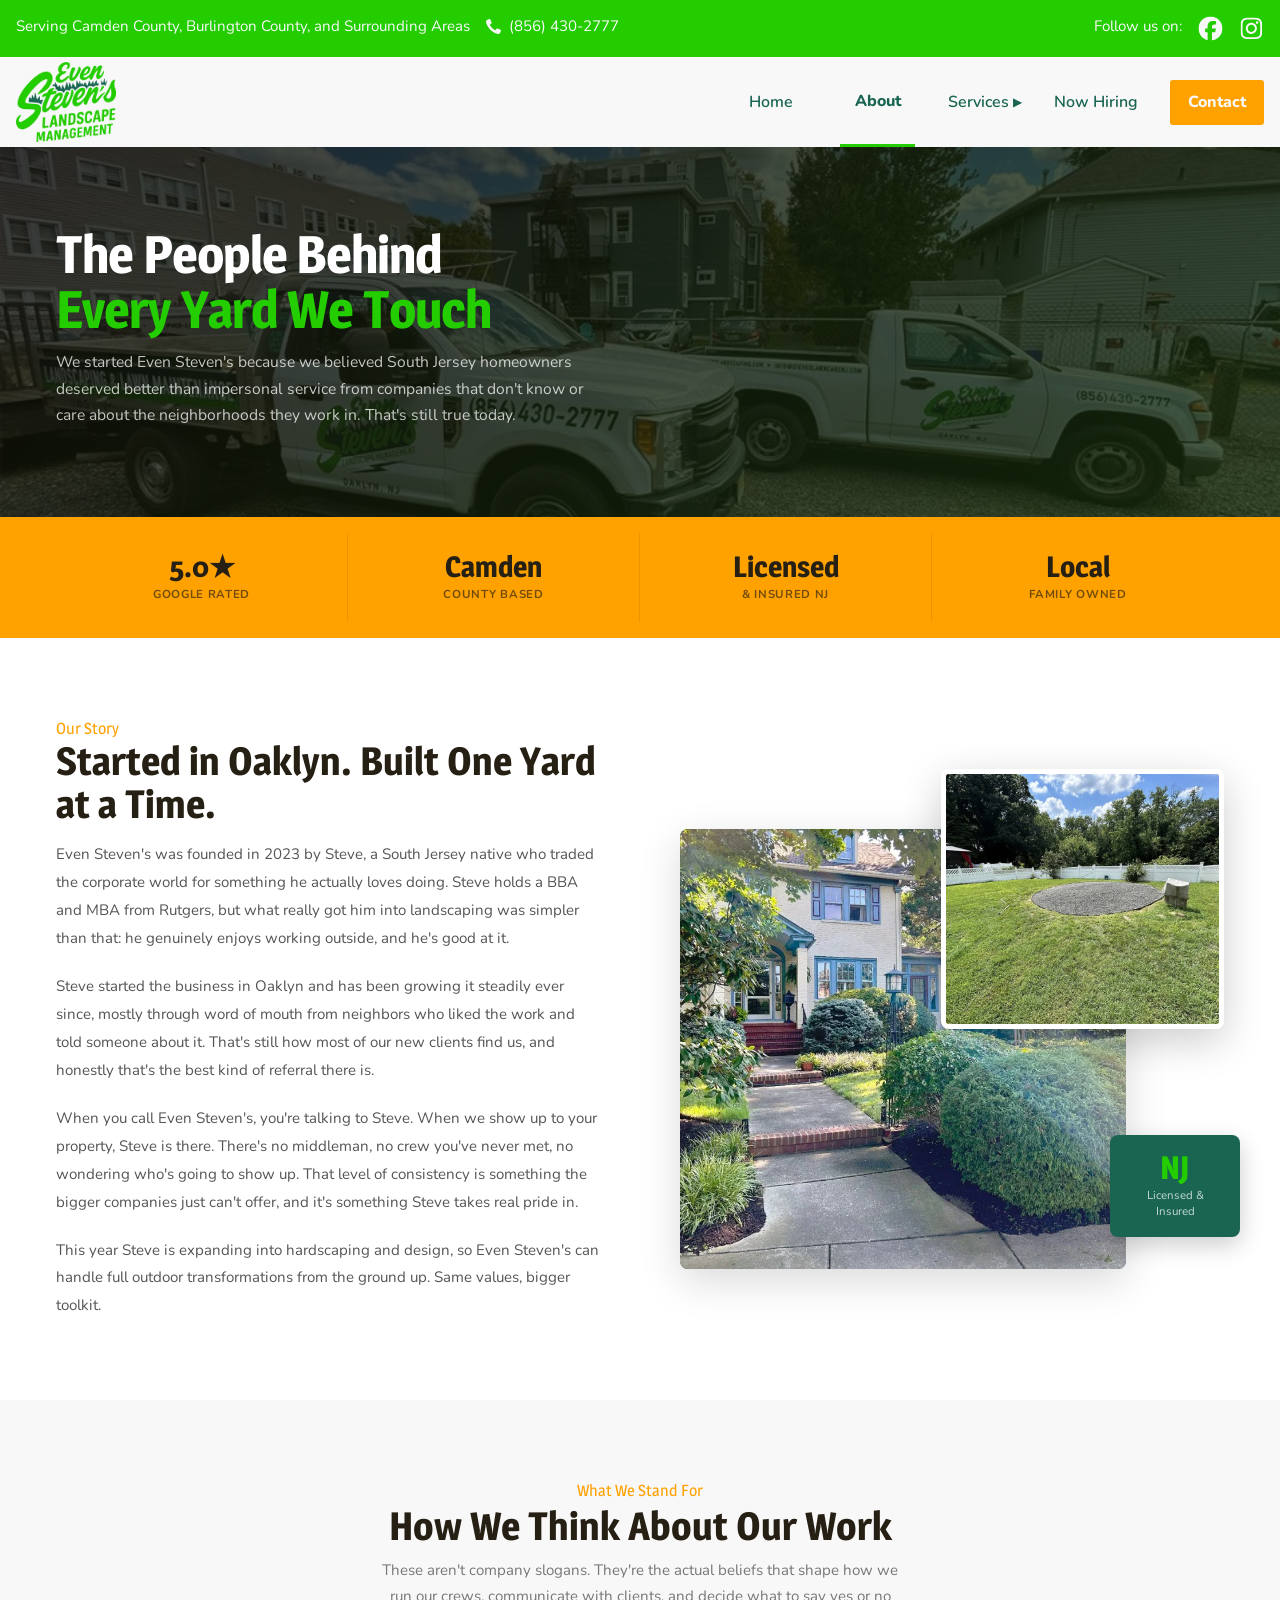
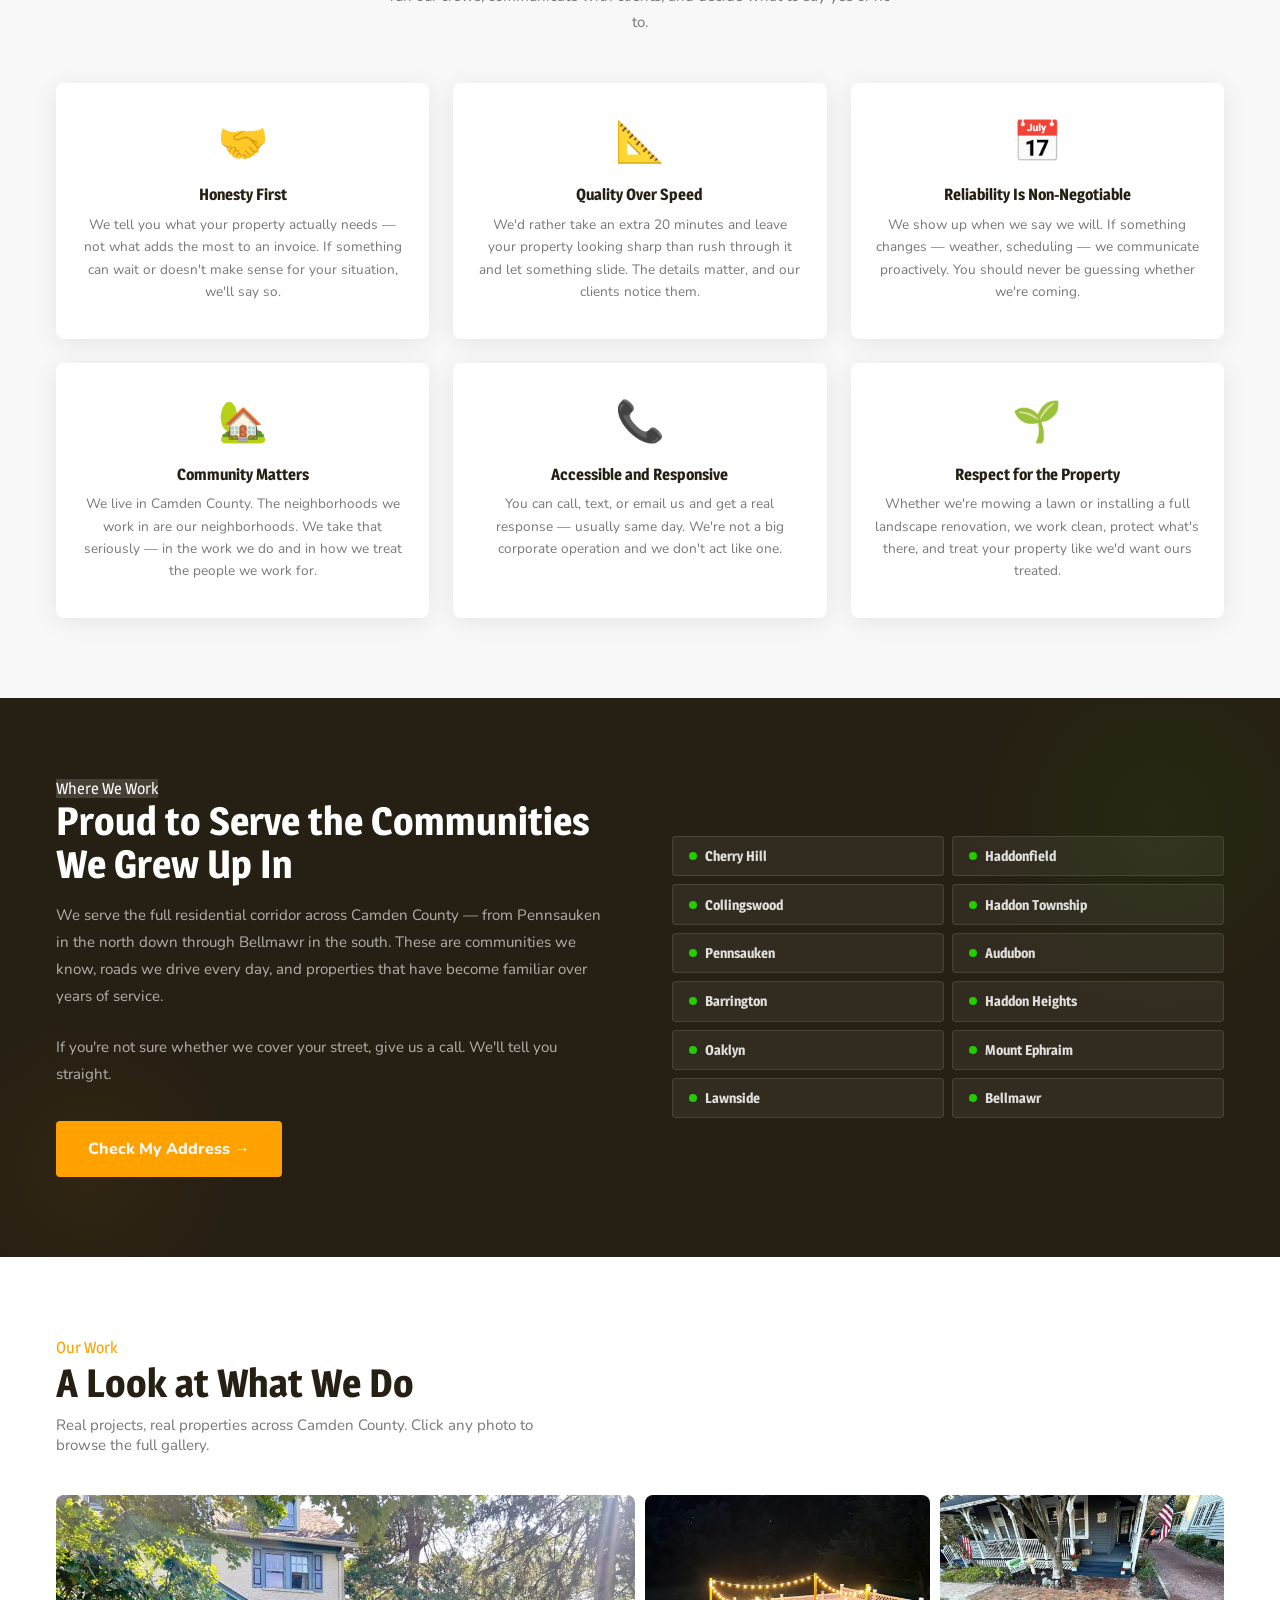
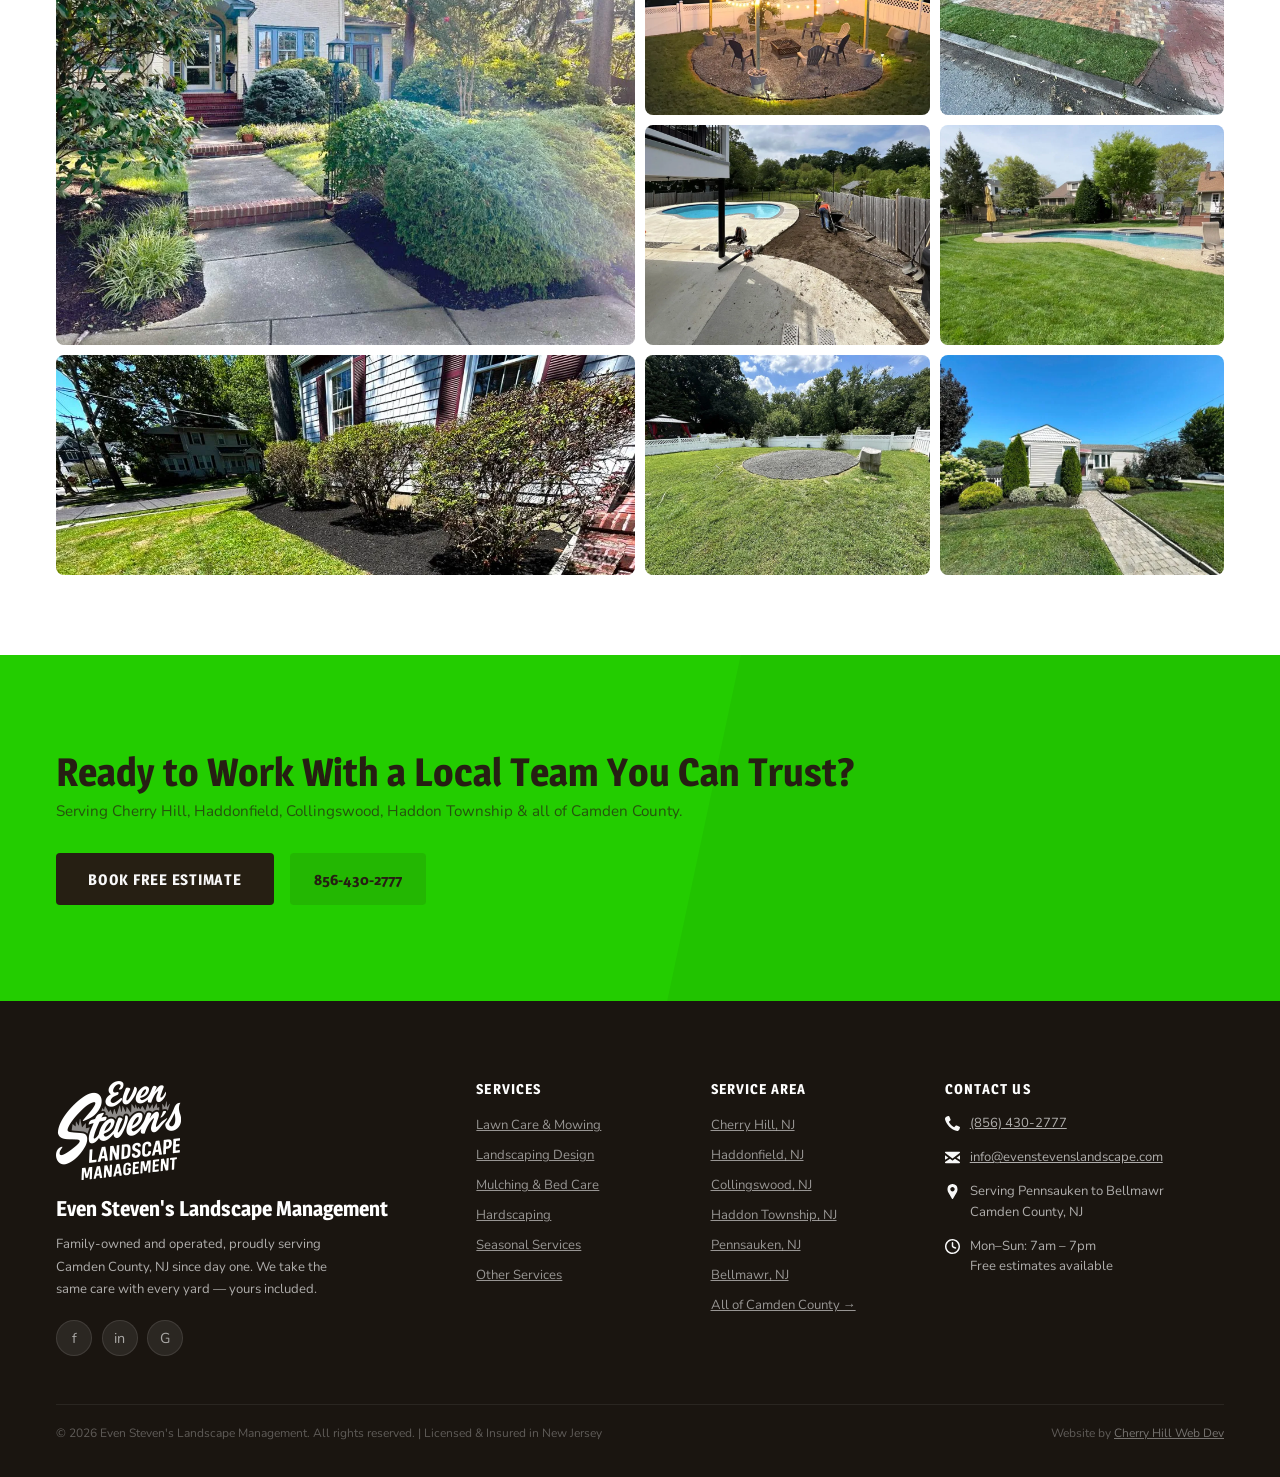
==== about.html @ 78a3c965 "first commit" ====
<!DOCTYPE html>
<html lang="en">
<head>
  <meta charset="UTF-8" />
  <meta name="viewport" content="width=device-width, initial-scale=1.0" />
  <title>About Us | Even Steven's Landscape Management | Cherry Hill, NJ</title>
  <meta name="description" content="Family-owned and operated in South Jersey. Learn about Even Steven's Landscape Management — our story, our team, and why Camden County homeowners trust us with their properties." />
  <link rel="preconnect" href="https://fonts.googleapis.com" />
  <link rel="preconnect" href="https://fonts.gstatic.com" crossorigin />
  <link rel="stylesheet" href="/css/main.css">
  <link href="https://fonts.googleapis.com/css2?family=Magra:wght@400;700&family=Nunito:wght@300;400;600;700;800&display=swap" rel="stylesheet" />
  <style>
    /* ── HERO ── */
    .page-hero { background: var(--text-dg); padding: 4rem 0 4.5rem; position: relative; overflow: hidden; }
    .page-hero-bg { position: absolute; inset: 0; z-index: 0; }
    .page-hero-bg img { width: 100%; height: 100%; object-fit: cover; object-position: 50% 40%; opacity: 0.22; }
    .page-hero .content-container { position: relative; z-index: 1; }
    .page-hero h1 { font-family: var(--theme-font); font-size: clamp(2.5rem, 2rem + 1.6vw, 4rem); font-weight: 800; color: #fff; line-height: 1.05; letter-spacing: -0.02em; margin-bottom: 0.75rem; }
    .page-hero h1 em { font-style: normal; color: var(--theme); }
    .page-hero .hero-sub { font-size: clamp(0.9rem, 0.85rem + 0.16vw, 1.05rem); color: rgba(255,255,255,0.75); max-width: 560px; line-height: 1.7; }
    .page-hero-eyebrow { display: inline-flex; align-items: center; gap: 8px; background: rgba(35,205,0,0.18); border: 1px solid rgba(35,205,0,0.35); color: var(--theme); font-family: var(--theme-font); font-size: 0.72rem; font-weight: 700; letter-spacing: 0.12em; text-transform: uppercase; padding: 5px 14px; border-radius: 50px; width: fit-content; margin-bottom: 1.25rem; }

    /* ── STATS BAR ── */
    .stats-bar { background: var(--cta); }
    .stats-bar .content-container { display: grid; grid-template-columns: repeat(4, 1fr); min-height: 90px; }
    .stat-item { display: flex; flex-direction: column; align-items: center; justify-content: center; padding: 1.25rem 1rem; border-right: 1px solid rgba(0,0,0,0.08); text-align: center; }
    .stat-item:last-child { border-right: none; }
    .stat-num { font-family: var(--theme-font); font-size: 1.8rem; font-weight: 700; color: var(--text-dg); line-height: 1; }
    .stat-label { font-size: 0.72rem; font-weight: 700; color: rgba(38,31,19,0.65); margin-top: 4px; text-transform: uppercase; letter-spacing: 0.06em; }

    /* ── OUR STORY ── */
    .story-section { padding: var(--section-py) 0; background: #fff; }
    .story-layout { display: grid; grid-template-columns: 1fr 1fr; gap: 5rem; align-items: center; }
    .story-text h2 { font-family: var(--theme-font); font-size: var(--med-head-size); font-weight: 700; color: var(--text-dg); line-height: 1.1; margin-bottom: 1rem; }
    .story-text p { font-size: var(--body-font-size); color: #555; line-height: 1.85; margin-bottom: 1.25rem; }
    .story-text p:last-of-type { margin-bottom: 0; }
    .story-text strong { color: var(--text-dg); font-weight: 700; }
    .story-img-stack { position: relative; height: 500px; }
    .story-img-main { position: absolute; bottom: 0; left: 0; width: 82%; height: 88%; border-radius: var(--radius-md); overflow: hidden; box-shadow: 0 12px 40px rgba(0,0,0,0.15); background: linear-gradient(135deg, #2d7a22, #1a5e38); }
    .story-img-main img { width: 100%; height: 100%; object-fit: cover; }
    .img-placeholder-bg { width: 100%; height: 100%; display: grid; place-items: center; font-size: 5rem;}
    .story-img-accent { position: absolute; top: 0; right: 0; width: 52%; height: 52%; border-radius: var(--radius-md); overflow: hidden; box-shadow: 0 12px 40px rgba(0,0,0,0.2); border: 5px solid #fff; background: linear-gradient(135deg, #c67b14, #e8a830); }
    .story-img-accent img { width: 100%; height: 100%; object-fit: cover; }
    .story-badge { position: absolute; bottom: 2rem; right: -1rem; background: var(--theme-dg); color: #fff; border-radius: var(--radius-md); padding: 1.1rem 1.25rem; box-shadow: 0 8px 24px rgba(0,0,0,0.2); text-align: center; min-width: 130px; }
    .story-badge .badge-top { font-family: var(--theme-font); font-size: 2rem; font-weight: 700; color: var(--theme); line-height: 1; }
    .story-badge .badge-bot { font-size: 0.72rem; color: rgba(255,255,255,0.75); margin-top: 3px; }

    /* ── VALUES ── */
    .values-section { padding: var(--section-py) 0; background: var(--off-white); }
    .values-section .section-head { text-align: center; margin-bottom: 3rem; }
    .values-section .section-head h2 { font-family: var(--theme-font); font-size: var(--med-head-size); font-weight: 700; color: var(--text-dg); margin-bottom: 0.5rem; }
    .values-section .section-head p { font-size: var(--body-font-size); color: #777; max-width: 520px; margin: 0 auto; line-height: 1.7; }
    .values-grid { display: grid; grid-template-columns: repeat(3, 1fr); gap: 1.5rem; }
    .value-card { background: #fff; border-radius: var(--radius-md); padding: 2rem 1.5rem; box-shadow: var(--shadow-card); text-align: center; transition: transform 0.2s; border-bottom: 3px solid transparent; }
    .value-card:hover { transform: translateY(-5px); border-bottom-color: var(--theme); }
    .value-icon { font-size: 2.5rem; margin-bottom: 1rem; }
    .value-card h3 { font-family: var(--theme-font); font-size: 1rem; font-weight: 700; color: var(--text-dg); margin-bottom: 0.6rem; }
    .value-card p { font-size: 0.85rem; color: #777; line-height: 1.65; }

    /* ── SERVICE AREA ── */
    .area-section { padding: var(--section-py) 0; background: var(--text-dg); position: relative; overflow: hidden; }
    .area-section::before { content: ''; position: absolute; top: -80px; right: -80px; width: 400px; height: 400px; border-radius: 50%; background: radial-gradient(circle, rgba(35,205,0,0.05), transparent 70%); }
    .area-layout { display: grid; grid-template-columns: 1fr 1fr; gap: 4rem; align-items: center; position: relative; z-index: 1; }
    .area-text h2 { font-family: var(--theme-font); font-size: var(--med-head-size); font-weight: 700; color: #fff; line-height: 1.1; margin-bottom: 1rem; }
    .area-text p { font-size: var(--body-font-size); color: rgba(255,255,255,0.65); line-height: 1.8; margin-bottom: 1.5rem; }
    .area-towns { display: grid; grid-template-columns: 1fr 1fr; gap: 0.5rem; }
    .area-town { display: flex; align-items: center; gap: 8px; background: rgba(255,255,255,0.06); border: 1px solid rgba(255,255,255,0.1); border-radius: var(--radius-sm); padding: 0.7rem 1rem; font-family: var(--theme-font); font-size: 0.85rem; font-weight: 700; color: rgba(255,255,255,0.85); transition: background 0.15s, border-color 0.15s; }
    .area-town:hover { background: rgba(35,205,0,0.1); border-color: rgba(35,205,0,0.3); }
    .area-town .at-dot { width: 8px; height: 8px; border-radius: 50%; background: var(--theme); flex-shrink: 0; }

    /* ── GALLERY ── */
    .gallery-section { padding: var(--section-py) 0; background: #fff; }
    .gallery-section .section-head { margin-bottom: 2.5rem; }
    .gallery-section .section-head h2 { font-family: var(--theme-font); font-size: var(--med-head-size); font-weight: 700; color: var(--text-dg); margin-bottom: 0.5rem; }
    .gallery-section .section-head p { font-size: var(--body-font-size); color: #777; max-width: 500px; }

    .gallery-grid {
      display: grid;
      grid-template-columns: repeat(4, 1fr);
      grid-auto-rows: 220px;
      gap: 10px;
    }
    .gallery-item {
      position: relative; border-radius: var(--radius-md); overflow: hidden; cursor: pointer;
      background: #d4edcc;
    }
    /* Spanning items for visual rhythm */
    .gallery-item:nth-child(1) { grid-column: span 2; grid-row: span 2; }
    .gallery-item:nth-child(6) { grid-column: span 2; }

    .gallery-item img { width: 100%; height: 100%; object-fit: cover; transition: transform 0.4s ease; }
    .gallery-item:hover img { transform: scale(1.06); }
    .gallery-overlay {
      position: absolute; inset: 0;
      background: rgba(25,101,82,0); transition: background 0.3s;
      display: flex; align-items: flex-end; padding: 1rem;
    }
    .gallery-item:hover .gallery-overlay { background: rgba(25,101,82,0.55); }
    .gallery-caption {
      font-family: var(--theme-font); font-size: 0.82rem; font-weight: 700;
      color: #fff; opacity: 0; transform: translateY(8px);
      transition: opacity 0.3s, transform 0.3s;
    }
    .gallery-item:hover .gallery-caption { opacity: 1; transform: translateY(0); }
    .gallery-zoom {
      position: absolute; top: 0.75rem; right: 0.75rem;
      width: 32px; height: 32px; border-radius: 50%;
      background: rgba(255,255,255,0.9); display: grid; place-items: center;
      font-size: 0.85rem; opacity: 0; transition: opacity 0.3s;
    }
    .gallery-item:hover .gallery-zoom { opacity: 1; }

    .gallery-ph { width: 100%; height: 100%; display: grid; place-items: center; font-size: 2.5rem;}

    /* ── LIGHTBOX MODAL ── */
    .lightbox {
      display: none; position: fixed; inset: 0; z-index: 900;
      background: rgba(0,0,0,0.92); backdrop-filter: blur(6px);
      align-items: center; justify-content: center;
    }
    .lightbox.open { display: flex; }
    .lightbox-inner {
      position: relative; width: 100%; max-width: 960px; padding: 1rem;
      display: flex; align-items: center; gap: 1rem;
    }
    .lightbox-img-wrap {
      flex: 1; border-radius: var(--radius-md); overflow: hidden;
      max-height: 85vh; display: flex; align-items: center; justify-content: center;
      background: #111;
    }
    .lightbox-img-wrap img {
      max-width: 100%; max-height: 85vh; width: 100%;
      object-fit: contain; display: block;
      transition: opacity 0.25s ease;
    }
    .lightbox-img-wrap img.fading { opacity: 0; }
    .lb-btn {
      width: 48px; height: 48px; border-radius: 50%; border: 2px solid rgba(255,255,255,0.2);
      background: rgba(255,255,255,0.08); color: #fff; font-size: 1.4rem;
      display: grid; place-items: center; cursor: pointer; flex-shrink: 0;
      transition: background 0.2s, border-color 0.2s; user-select: none;
    }
    .lb-btn:hover { background: rgba(255,255,255,0.18); border-color: rgba(255,255,255,0.5); }
    .lb-close {
      position: absolute; top: 0; right: 0;
      width: 44px; height: 44px; border-radius: 50%; border: 2px solid rgba(255,255,255,0.2);
      background: rgba(255,255,255,0.1); color: #fff; font-size: 1.1rem;
      display: grid; place-items: center; cursor: pointer;
      transition: background 0.2s;
    }
    .lb-close:hover { background: rgba(255,255,255,0.25); }
    .lb-footer {
      position: absolute; bottom: 0; left: 50%; transform: translateX(-50%);
      display: flex; align-items: center; gap: 1rem; padding-bottom: 0.5rem;
    }
    .lb-caption { font-family: var(--theme-font); font-size: clamp(0.5rem, 0.4489rem + 0.5634vw, 1.125rem); font-weight: 700; color: rgba(255,255,255,0.8); }
    .lb-counter { font-size: 0.75rem; color: rgba(255,255,255,0.4); }
    .lb-dots { display: flex; gap: 6px; }
    .lb-dot { width: 7px; height: 7px; border-radius: 50%; background: rgba(255,255,255,0.25); cursor: pointer; transition: background 0.2s; }
    .lb-dot.active { background: var(--theme); }

    /* ── CTA BANNER ── */
    .cta-banner { background: var(--theme); padding: 5rem 0; position: relative; overflow: hidden; }
    .cta-banner::before { content: ''; position: absolute; top: -50%; right: -5%; width: 50vw; height: 200%; background: rgba(0,0,0,0.05); transform: skewX(-12deg); }
    .cta-banner .content-container { position: relative; z-index: 1; display: flex; align-items: center; justify-content: space-between; gap: 2rem; flex-wrap: wrap; }
    .cta-banner h2 { font-family: var(--theme-font); font-size: var(--med-head-size); font-weight: 700; color: var(--text-dg); line-height: 1.1; margin-bottom: 0.5rem; }
    .cta-banner p { font-size: 0.95rem; color: rgba(38,31,19,0.7); }
    .cta-actions { display: flex; gap: 1rem; flex-wrap: wrap; }
    .cta-btn-dark { display: inline-flex; align-items: center; height: 52px; padding: 0 2rem; background: var(--text-dg); color: var(--off-white); font-family: var(--theme-font); font-size: 0.95rem; font-weight: 700; text-transform: uppercase; letter-spacing: 0.05em; border-radius: var(--radius-sm); border: none; cursor: pointer; transition: background 0.2s; }
    .cta-btn-dark:hover { background: #3a3228; }
    .cta-phone-link { display: inline-flex; align-items: center; gap: 8px; height: 52px; padding: 0 1.5rem; background: rgba(38,31,19,0.12); color: var(--text-dg); font-family: var(--theme-font); font-size: 0.95rem; font-weight: 700; border-radius: var(--radius-sm); transition: background 0.2s; }
    .cta-phone-link:hover { background: rgba(38,31,19,0.2); }

    /* ── FOOTER ── */
    footer { background: #1a1510; padding: 4rem 0 0; color: rgba(255,255,255,0.65); }
    .footer-grid { display: grid; grid-template-columns: 2fr 1fr 1fr 1.5fr; gap: 3rem; padding-bottom: 3rem; }
    .footer-brand .footer-logo-name { font-family: var(--theme-font); font-size: 1.3rem; font-weight: 700; color: #fff; margin-bottom: 0.75rem; }
    .footer-brand p { font-size: 0.82rem; line-height: 1.7; max-width: 280px; margin-bottom: 1.25rem; }
    .footer-social { display: flex; gap: 0.6rem; }
    .soc-btn { width: 36px; height: 36px; border-radius: 50%; background: rgba(255,255,255,0.08); display: grid; place-items: center; font-size: 0.9rem; color: rgba(255,255,255,0.6); transition: background 0.2s, color 0.2s; border: 1px solid rgba(255,255,255,0.1); }
    .soc-btn:hover { background: var(--theme); color: #000; }
    .footer-col h4 { font-family: var(--theme-font); font-size: 0.85rem; font-weight: 700; color: #fff; letter-spacing: 0.08em; text-transform: uppercase; margin-bottom: 1rem; }
    .footer-col ul { list-style: none; display: flex; flex-direction: column; gap: 0.5rem; }
    .footer-col ul li a { font-size: 0.82rem; color: rgba(255,255,255,0.55); transition: color 0.15s; }
    .footer-col ul li a:hover { color: var(--theme); }
    .footer-contact-item { display: flex; align-items: flex-start; gap: 10px; margin-bottom: 0.85rem; }
    .footer-contact-item .fc-icon { font-size: 0.9rem; color: var(--theme); margin-top: 2px; flex-shrink: 0; }
    .footer-contact-item .fc-text { font-size: 0.82rem; line-height: 1.55; }
    .footer-contact-item .fc-text a { color: rgba(255,255,255,0.65); transition: color 0.15s; }
    .footer-contact-item .fc-text a:hover { color: var(--theme); }
    .footer-bottom { border-top: 1px solid rgba(255,255,255,0.07); padding: 1.25rem 0; display: flex; align-items: center; justify-content: space-between; flex-wrap: wrap; gap: 1rem; }
    .footer-bottom p { font-size: 0.75rem; color: rgba(255,255,255,0.3); }
    .footer-bottom a { color: rgba(255,255,255,0.4); transition: color 0.15s; }
    .footer-bottom a:hover { color: var(--theme); }

    @media (max-width: 1024px) { .gallery-grid { grid-template-columns: repeat(3, 1fr); } .gallery-item:nth-child(1) { grid-column: span 2; } }
    @media (max-width: 960px) { .story-layout { grid-template-columns: 1fr; } .story-img-stack { height: 320px; } .area-layout { grid-template-columns: 1fr; } .values-grid { grid-template-columns: 1fr 1fr; } }
    @media (max-width: 768px) {
      .header-right { display: none; } .header-phone { display: none; } .hamburger { display: flex; }
      .stats-bar .content-container { grid-template-columns: 1fr 1fr; }
      .stat-item { border-right: none; border-bottom: 1px solid rgba(0,0,0,0.08); }
      .gallery-grid { grid-template-columns: 1fr 1fr; grid-auto-rows: 180px; }
      .gallery-item:nth-child(1) { grid-column: span 2; }
      .lightbox-inner { gap: 0.5rem; padding: 0.5rem; }
      .lb-btn { width: 40px; height: 40px; font-size: 1.1rem; }
      .cta-banner .content-container { flex-direction: column; align-items: flex-start; }
      .footer-grid { grid-template-columns: 1fr 1fr; }
      .header-top { flex-direction: column; gap: 0.2rem; }
    }
    @media (max-width: 480px) {
      .values-grid { grid-template-columns: 1fr; }
      .footer-grid { grid-template-columns: 1fr; }
      .area-towns { grid-template-columns: 1fr; }
    }
  </style>
</head>
<body>

  <!-- HEADER -->
        <header>
            <div class="header-top flex between">
                <div class="flex gap-1rm">
                    <p class="white-font">Serving Camden County, Burlington County, and Surrounding Areas</p>    
                    <a href="tel:856-430-2777" style="text-decoration: none;"><p class="white-font header-top-phn-holder"><span class='img-wrapper header-top-phn'><img class="header-top-phn" src="/img/icons/phone.svg"></span>(856) 430-2777 </p></a>
                </div>
                
                <div class="socials-holder flex center-justify gap-1rm">
                    <p class="white-font">Follow us on:</p>
                    <div class="img-wrapper header-soc-icon">
                        <a><img src="/img/icons/facebook.svg"></a>
                    </div>
                    <div class="img-wrapper header-soc-icon">
                        <a><img src="/img/icons/instagram.svg"></a>
                    </div>
                </div>
            </div>
            <div class="header">
                <div class="header-left">
                    <div class="img-wrapper logo">
                        <a href="/index.html"><img src="/img/even-stevens-logo-color.webp" alt="Even Steven's Landscape Management Logo" height="" width=""></a>
                    </div>
                </div>
                <div class="header-right flex gap-1rm">
                    <nav class="flex between">
                        <a href="/index.html" class="link large" title="Main page">Home</a>
                        <a href="/about.html" class="link large selected">About</a>
                        <div class="dropdown">
                            <a class="link large">Services</a>
                            <ul class="dropdown-menu">
                                <li><a href="/services/south-jersey-lawncare-mowing.html">Lawn Care & Mowing</a></li>
                                <li><a href="/services/south-jersey-landscaping.html">Landscaping & Design</a></li>
                                <li><a href="/services/south-jersey-mulching.html">Mulching & Bed Care</a></li>
                                <li><a href="/services/south-jersey-hardscaping.html">Hardscaping</a></li>
                                <li><a href="/services/south-jersey-seasonal.html">Seasonal Services</a></li>
                                <li><a href="/services/south-jersey-other-landscaping-services.html">Other Services</a></li>
                            </ul>
                        </div>
                        <a href="/hiring.html" class="link large">Now Hiring</a>
                        <a href="/contact.html" class="header-contact auto-margin large"><span class="h-con-text">Contact</span></a>
                        <button class="hamburger" aria-label="Menu" aria-expanded="false" aria-controls="main-navigation">
                            <span class="hamburger-line"></span>
                            <span class="hamburger-line"></span>
                            <span class="hamburger-line"></span>
                        </button>
                        <div class="mobile-nav">
                            <nav>
                                <ul>
                                    <li>
                                        <a href="/index.html">Home</a>
                                    </li>
                                    <li>
                                        <a href="/about.html">About</a>
                                    </li>
                                    <li class="mobile-dropdown-link">
                                        <a class="mobile-link dropdown-click">Services ▼</a>
                                        <span class="mobile-dropdown">
                                            <ul>
                                                <li>
                                                    <a href="/services/south-jersey-lawncare-mowing.html" class="dropdown-link">Lawn Care & Mowing</a>
                                                </li>
                                                <li>
                                                    <a href="/services/south-jersey-landscaping.html"  class="dropdown-link">Landscaping & Design</a>
                                                </li>
                                                <li>
                                                    <a href="/services/south-jersey-mulching.html"  class="dropdown-link">Mulching & Bed Care</a>
                                                </li>
                                                <li>
                                                    <a href="/services/south-jersey-hardscaping.html"  class="dropdown-link">Hardscaping</a>
                                                </li>
                                                <li>
                                                    <a href="/services/south-jersey-seasonal.html"  class="dropdown-link">Seasonal Services</a>
                                                </li>
                                                <li>
                                                    <a href="/services/south-jersey-other-landscaping-services.html"  class="dropdown-link">Other Services</a>
                                                </li>
                                            </ul>
                                        </span>
                                    </li>
                                    <li>
                                        <a href="/hiring.html">Now Hiring</a>
                                    </li>
                                    <li>
                                        <a href="/contact.html">Contact</a>
                                    </li>
                                </ul>
                            </nav>
                        </div>
                    </nav>
                </div>
            </div>
        </header>

  <!-- HERO -->
  <section class="page-hero">
    <div class="page-hero-bg">
      <img src="/img/index/why-1.webp" alt="Even Steven's team working on a property in South Jersey" />
    </div>
    <div class="content-container">
      <h1>The People Behind<br/><em>Every Yard We Touch</em></h1>
      <p class="hero-sub">We started Even Steven's because we believed South Jersey homeowners deserved better than impersonal service from companies that don't know or care about the neighborhoods they work in. That's still true today.</p>
    </div>
  </section>

  <!-- STATS BAR -->
  <div class="stats-bar">
    <div class="content-container">
      <div class="stat-item"><span class="stat-num">5.0★</span><span class="stat-label">Google Rated</span></div>
      <div class="stat-item"><span class="stat-num">Camden</span><span class="stat-label">County Based</span></div>
      <div class="stat-item"><span class="stat-num">Licensed</span><span class="stat-label">&amp; Insured NJ</span></div>
      <div class="stat-item"><span class="stat-num">Local</span><span class="stat-label">Family Owned</span></div>
    </div>
  </div>

  <!-- OUR STORY -->
  <section class="story-section">
    <div class="content-container">
      <div class="story-layout">
            <div class="story-text">
                <span class="section-label">Our Story</span>
                <h2>Started in Oaklyn. Built One Yard at a Time.</h2>
                <div class="leaf-divider"></div>
                <p>Even Steven's was founded in 2023 by Steve, a South Jersey native who traded the corporate world for something he actually loves doing. Steve holds a BBA and MBA from Rutgers, but what really got him into landscaping was simpler than that: he genuinely enjoys working outside, and he's good at it.</p>
                <p>Steve started the business in Oaklyn and has been growing it steadily ever since, mostly through word of mouth from neighbors who liked the work and told someone about it. That's still how most of our new clients find us, and honestly that's the best kind of referral there is.</p>
                <p>When you call Even Steven's, you're talking to Steve. When we show up to your property, Steve is there. There's no middleman, no crew you've never met, no wondering who's going to show up. That level of consistency is something the bigger companies just can't offer, and it's something Steve takes real pride in.</p>
                <p>This year Steve is expanding into hardscaping and design, so Even Steven's can handle full outdoor transformations from the ground up. Same values, bigger toolkit.</p>
            </div>
            <div class="story-img-stack">
                <div class="story-img-main">
                <div class="img-placeholder-bg img-wrapper">
                    <img src="/img/gallery/haddon-township-landscaping-1.webp">
                </div>
                </div>
                <div class="story-img-accent">
                <div class="img-placeholder-bg img-wrapper">
                    <img src="/img/gallery/haddon-township-landscaping-2.webp">
                </div>
                </div>
                <div class="story-badge">
                <div class="badge-top">NJ</div>
                <div class="badge-bot">Licensed &amp;<br/>Insured</div>
                </div>
            </div>
        </div>
    </div>
  </section>

  <!-- VALUES -->
  <section class="values-section">
    <div class="content-container">
      <div class="section-head">
        <span class="section-label">What We Stand For</span>
        <h2>How We Think About Our Work</h2>
        <div class="leaf-divider centered"></div>
        <p>These aren't company slogans. They're the actual beliefs that shape how we run our crews, communicate with clients, and decide what to say yes or no to.</p>
      </div>
      <div class="values-grid">
        <div class="value-card">
          <div class="value-icon">🤝</div>
          <h3>Honesty First</h3>
          <p>We tell you what your property actually needs — not what adds the most to an invoice. If something can wait or doesn't make sense for your situation, we'll say so.</p>
        </div>
        <div class="value-card">
          <div class="value-icon">📐</div>
          <h3>Quality Over Speed</h3>
          <p>We'd rather take an extra 20 minutes and leave your property looking sharp than rush through it and let something slide. The details matter, and our clients notice them.</p>
        </div>
        <div class="value-card">
          <div class="value-icon">📅</div>
          <h3>Reliability Is Non-Negotiable</h3>
          <p>We show up when we say we will. If something changes — weather, scheduling — we communicate proactively. You should never be guessing whether we're coming.</p>
        </div>
        <div class="value-card">
          <div class="value-icon">🏡</div>
          <h3>Community Matters</h3>
          <p>We live in Camden County. The neighborhoods we work in are our neighborhoods. We take that seriously — in the work we do and in how we treat the people we work for.</p>
        </div>
        <div class="value-card">
          <div class="value-icon">📞</div>
          <h3>Accessible and Responsive</h3>
          <p>You can call, text, or email us and get a real response — usually same day. We're not a big corporate operation and we don't act like one.</p>
        </div>
        <div class="value-card">
          <div class="value-icon">🌱</div>
          <h3>Respect for the Property</h3>
          <p>Whether we're mowing a lawn or installing a full landscape renovation, we work clean, protect what's there, and treat your property like we'd want ours treated.</p>
        </div>
      </div>
    </div>
  </section>

  <!-- SERVICE AREA -->
  <section class="area-section">
    <div class="content-container">
      <div class="area-layout">
        <div class="area-text">
          <span class="section-label light">Where We Work</span>
          <h2>Proud to Serve the Communities We Grew Up In</h2>
          <div class="leaf-divider"></div>
          <p>We serve the full residential corridor across Camden County — from Pennsauken in the north down through Bellmawr in the south. These are communities we know, roads we drive every day, and properties that have become familiar over years of service.</p>
          <p>If you're not sure whether we cover your street, give us a call. We'll tell you straight.</p>
          <a href="contact.html" class="cta-btn cta-btn-lg" style="margin-top: 0.5rem;">Check My Address →</a>
        </div>
        <div class="area-towns">
          <div class="area-town"><span class="at-dot"></span> Cherry Hill</div>
          <div class="area-town"><span class="at-dot"></span> Haddonfield</div>
          <div class="area-town"><span class="at-dot"></span> Collingswood</div>
          <div class="area-town"><span class="at-dot"></span> Haddon Township</div>
          <div class="area-town"><span class="at-dot"></span> Pennsauken</div>
          <div class="area-town"><span class="at-dot"></span> Audubon</div>
          <div class="area-town"><span class="at-dot"></span> Barrington</div>
          <div class="area-town"><span class="at-dot"></span> Haddon Heights</div>
          <div class="area-town"><span class="at-dot"></span> Oaklyn</div>
          <div class="area-town"><span class="at-dot"></span> Mount Ephraim</div>
          <div class="area-town"><span class="at-dot"></span> Lawnside</div>
          <div class="area-town"><span class="at-dot"></span> Bellmawr</div>
        </div>
      </div>
    </div>
  </section>

  <!-- GALLERY -->
  <section class="gallery-section" id="gallery">
    <div class="content-container">
      <div class="section-head">
        <span class="section-label">Our Work</span>
        <h2>A Look at What We Do</h2>
        <div class="leaf-divider"></div>
        <p>Real projects, real properties across Camden County. Click any photo to browse the full gallery.</p>
      </div>

      <div class="gallery-grid" id="galleryGrid">

        <div class="gallery-item" data-index="0" data-caption="Lawn Care — Cherry Hill, NJ" role="button" tabindex="0" aria-label="Open gallery image 1">
          <div class="gallery-ph">
            <img src="/img/gallery/haddon-township-landscaping-1.webp">
          </div>
          <div class="gallery-overlay">
            <span class="gallery-caption">Landscaping — Haddon Township, NJ</span>
            <span class="gallery-zoom">🔍</span>
          </div>
        </div>

        <div class="gallery-item" data-index="1" data-caption="Hardscaping — Cherry Hill, NJ" role="button" tabindex="0" aria-label="Open gallery image 2">
          <div class="gallery-ph">
            <img src="/img/gallery/cherry-hill-landscaping-1.webp">
          </div>
          <div class="gallery-overlay">
            <span class="gallery-caption">Hardscaping — Cherry Hill, NJ</span>
            <span class="gallery-zoom">🔍</span>
          </div>
        </div>

        <div class="gallery-item" data-index="2" data-caption="Pathway Installation — Haddonfield, NJ" role="button" tabindex="0" aria-label="Open gallery image 3">
          <div class="gallery-ph">
            <img src="/img/gallery/haddonfield-landscaping-1.webp">
          </div>
          <div class="gallery-overlay">
            <span class="gallery-caption">Pathway Installation — Haddonfield, NJ</span>
            <span class="gallery-zoom">🔍</span>
          </div>
        </div>

        <div class="gallery-item" data-index="3" data-caption="Lawn edging and aeration — Cherry Hill, NJ" role="button" tabindex="0" aria-label="Open gallery image 4">
          <div class="gallery-ph">
            <img src="/img/gallery/cherry-hill-landscaping-2.webp">
          </div>
          <div class="gallery-overlay">
            <span class="gallery-caption">Lawn edging and aeration — Cherry Hill, NJ</span>
            <span class="gallery-zoom">🔍</span>
          </div>
        </div>

        <div class="gallery-item" data-index="4" data-caption="Grass Mowing — Cherry Hill, NJ" role="button" tabindex="0" aria-label="Open gallery image 5">
          <div class="gallery-ph">
            <img src="/img/gallery/cherry-hill-landscaping-3.webp">
          </div>
          <div class="gallery-overlay">
            <span class="gallery-caption">Grass Mowing — Cherry Hill, NJ</span>
            <span class="gallery-zoom">🔍</span>
          </div>
        </div>

        <div class="gallery-item" data-index="5" data-caption="Grass Mowing &amp; Mulching — Collingswood, NJ" role="button" tabindex="0" aria-label="Open gallery image 6">
          <div class="gallery-ph">
            <img src="/img/gallery/collingswood-landscaping-1.webp">
          </div>
          <div class="gallery-overlay">
            <span class="gallery-caption">Grass Mowing &amp; Mulching — Collingswood, NJ</span>
            <span class="gallery-zoom">🔍</span>
          </div>
        </div>

        <div class="gallery-item" data-index="6" data-caption="Landscaping — Haddon Township, NJ" role="button" tabindex="0" aria-label="Open gallery image 7">
          <div class="gallery-ph">
            <img src="/img/gallery/haddon-township-landscaping-2.webp">
          </div>
          <div class="gallery-overlay">
            <span class="gallery-caption">Landscaping — Haddon Township, NJ</span>
            <span class="gallery-zoom">🔍</span>
          </div>
        </div>

        <div class="gallery-item" data-index="7" data-caption="Seasonal Lawn Care — Cherry Hill, NJ" role="button" tabindex="0" aria-label="Open gallery image 8">
          <div class="gallery-ph">
            <img src="/img/gallery/cherry-hill-landscaping-4.webp">
          </div>
          <div class="gallery-overlay">
            <span class="gallery-caption">Seasonal Lawn Care — Cherry Hill, NJ</span>
            <span class="gallery-zoom">🔍</span>
          </div>
        </div>

      </div>
    </div>
  </section>

  <!-- LIGHTBOX MODAL -->
  <div class="lightbox" id="lightbox" role="dialog" aria-modal="true" aria-label="Photo gallery">
    <div class="lightbox-inner">
      <button class="lb-btn" id="lbPrev" aria-label="Previous image">&#8592;</button>

      <div class="lightbox-img-wrap">
        <img id="lbImg" src="" alt="" />
      </div>

      <button class="lb-btn" id="lbNext" aria-label="Next image">&#8594;</button>

      <button class="lb-close" id="lbClose" aria-label="Close gallery">✕</button>

      <div class="lb-footer">
        <span class="lb-caption" id="lbCaption"></span>
      </div>
    </div>
    <div class="lb-dots" id="lbDots" style="position:absolute;bottom:1.25rem;left:50%;transform:translateX(-50%);display:flex;gap:8px;"></div>
  </div>

  <!-- CTA BANNER -->
  <section class="cta-banner">
    <div class="content-container">
      <div>
        <h2>Ready to Work With a Local Team You Can Trust?</h2>
        <p>Serving Cherry Hill, Haddonfield, Collingswood, Haddon Township &amp; all of Camden County.</p>
      </div>
      <div class="cta-actions">
        <a href="contact.html" class="cta-btn-dark">Book Free Estimate</a>
        <a href="tel:8564302777" class="cta-phone-link">856-430-2777</a>
      </div>
    </div>
  </section>

  <!-- FOOTER -->
    <footer>
        <div class="content-container">
        <div class="footer-grid">
            <div class="footer-brand">
                <div class="footer-logo img-wrapper" style="max-width: 125px; margin-bottom: 1rem;">
                    <img src="/img/even-stevens-logo-white.webp">
                </div>
                <div class="footer-logo-name">Even Steven's Landscape Management</div>
                <p>Family-owned and operated, proudly serving Camden County, NJ since day one. We take the same care with every yard — yours included.</p>
                <div class="footer-social">
                    <a href="#" class="soc-btn"  style="text-decoration: none;" aria-label="Facebook">f</a>
                    <a href="#" class="soc-btn" style="text-decoration: none;" aria-label="Instagram">in</a>
                    <a href="#" class="soc-btn" style="text-decoration: none;" aria-label="Google">G</a>
                </div>
            </div>

            <!-- Services -->
            <div class="footer-col">
            <h4>Services</h4>
            <ul>
                <li><a href="#">Lawn Care &amp; Mowing</a></li>
                <li><a href="#">Landscaping Design</a></li>
                <li><a href="#">Mulching &amp; Bed Care</a></li>
                <li><a href="#">Hardscaping</a></li>
                <li><a href="#">Seasonal Services</a></li>
                <li><a href="#">Other Services</a></li>
            </ul>
            </div>

            <!-- Areas -->
            <div class="footer-col">
            <h4>Service Area</h4>
            <ul>
                <li><a href="#">Cherry Hill, NJ</a></li>
                <li><a href="#">Haddonfield, NJ</a></li>
                <li><a href="#">Collingswood, NJ</a></li>
                <li><a href="#">Haddon Township, NJ</a></li>
                <li><a href="#">Pennsauken, NJ</a></li>
                <li><a href="#">Bellmawr, NJ</a></li>
                <li><a href="#">All of Camden County →</a></li>
            </ul>
            </div>

            <!-- Contact -->
            <div class="footer-col">
            <h4>Contact Us</h4>
            <div class="footer-contact-item">
                <span class="img-wrapper" style="margin-top: 3px;"><img src="/img/icons/phone.svg" style="max-width: 15px;"></span>
                <div class="fc-text"><a href="tel:8564302777">(856) 430-2777 </a></div>
            </div>
            <div class="footer-contact-item">
                <span class="img-wrapper" style="margin-top: 3px;"><img src="/img/icons/email.svg" style="max-width: 15px;"></span>
                <div class="fc-text"><a href="mailto:info@evenstevenslandscape.com">info@evenstevenslandscape.com</a></div>
            </div>
            <div class="footer-contact-item">
                <span class="img-wrapper" style="margin-top: 3px;"><img src="/img/icons/map.svg" style="max-width: 15px;"></span>
                <div class="fc-text">Serving Pennsauken to Bellmawr<br/>Camden County, NJ</div>
            </div>
            <div class="footer-contact-item">
                <span class="img-wrapper" style="margin-top: 3px;"><img src="/img/icons/clock.svg" style="max-width: 15px;"></span>
                <div class="fc-text">Mon–Sun: 7am – 7pm<br/>Free estimates available</div>
            </div>
            </div>

        </div>

        <!-- Bottom bar -->
        <div class="footer-bottom">
            <p>© 2026 Even Steven's Landscape Management. All rights reserved. | Licensed &amp; Insured in New Jersey</p>
            <p>Website by <a href="https://cherryhillwebdev.com">Cherry Hill Web Dev</a></p>
        </div>
        </div>
    </footer>
    <script src="/js/script.js"></script>
  <script>
    /* ── Gallery Lightbox ── */
    const galleryItems = document.querySelectorAll('.gallery-item');
    const lightbox     = document.getElementById('lightbox');
    const lbImg        = document.getElementById('lbImg');
    const lbCaption    = document.getElementById('lbCaption');
    const lbDots       = document.getElementById('lbDots');
    const lbPrev       = document.getElementById('lbPrev');
    const lbNext       = document.getElementById('lbNext');
    const lbClose      = document.getElementById('lbClose');

    // Build a data source from the gallery items.
    // Replace the src values here with real photo URLs when ready.
    const photos = [
      { src: '/img/gallery/haddon-township-landscaping-1.webp', caption: 'Landscaping — Haddon Township, NJ' },
      { src: '/img/gallery/cherry-hill-landscaping-1.webp',     caption: 'Hardscaping — Cherry Hill, NJ' },
      { src: '/img/gallery/haddonfield-landscaping-1.webp',     caption: 'Pathway Installation — Haddonfield, NJ' },
      { src: '/img/gallery/cherry-hill-landscaping-2.webp',     caption: 'Lawn edging and aeration — Cherry Hill, NJ' },
      { src: '/img/gallery/cherry-hill-landscaping-3.webp',     caption: 'Grass Mowing — Cherry Hill, NJ' },
      { src: '/img/gallery/collingswood-landscaping-1.webp',    caption: 'Grass Mowing &amp; Mulching — Collingswood, NJ' },
      { src: '/img/gallery/haddon-township-landscaping-2.webp', caption: 'Landscaping — Haddon Township, NJ' },
      { src: '/img/gallery/cherry-hill-landscaping-4.webp',     caption: 'Seasonal Lawn Care — Cherry Hill, NJ' },
    ];

    let current = 0;
    let touchStartX = 0;

    // Build dot indicators
    photos.forEach((_, i) => {
      const dot = document.createElement('button');
      dot.className = 'lb-dot';
      dot.setAttribute('aria-label', `Go to photo ${i + 1}`);
      dot.addEventListener('click', () => goTo(i));
      lbDots.appendChild(dot);
    });

    function updateDots() {
      lbDots.querySelectorAll('.lb-dot').forEach((d, i) => d.classList.toggle('active', i === current));
    }

    function goTo(index, animate = true) {
      current = (index + photos.length) % photos.length;
      if (animate) {
        lbImg.classList.add('fading');
        setTimeout(() => {
          lbImg.src    = photos[current].src;
          lbImg.alt    = photos[current].caption;
          lbCaption.innerHTML = photos[current].caption;
          lbImg.classList.remove('fading');
        }, 220);
      } else {
        lbImg.src    = photos[current].src;
        lbImg.alt    = photos[current].caption;
        lbCaption.innerHTML = photos[current].caption;
      }
      updateDots();
    }

    function openLightbox(index) {
      current = index;
      goTo(current, false);
      lightbox.classList.add('open');
      document.body.style.overflow = 'hidden';
    }

    function closeLightbox() {
      lightbox.classList.remove('open');
      document.body.style.overflow = '';
    }

    galleryItems.forEach(item => {
      item.addEventListener('click', () => openLightbox(parseInt(item.dataset.index)));
      item.addEventListener('keydown', e => { if (e.key === 'Enter' || e.key === ' ') openLightbox(parseInt(item.dataset.index)); });
    });

    lbPrev.addEventListener('click',  () => goTo(current - 1));
    lbNext.addEventListener('click',  () => goTo(current + 1));
    lbClose.addEventListener('click', closeLightbox);

    // Close on backdrop click
    lightbox.addEventListener('click', e => { if (e.target === lightbox) closeLightbox(); });

    // Keyboard navigation
    document.addEventListener('keydown', e => {
      if (!lightbox.classList.contains('open')) return;
      if (e.key === 'ArrowLeft')  goTo(current - 1);
      if (e.key === 'ArrowRight') goTo(current + 1);
      if (e.key === 'Escape')     closeLightbox();
    });

    // Touch / swipe support
    lightbox.addEventListener('touchstart', e => { touchStartX = e.changedTouches[0].clientX; }, { passive: true });
    lightbox.addEventListener('touchend',   e => {
      const dx = e.changedTouches[0].clientX - touchStartX;
      if (Math.abs(dx) > 50) dx < 0 ? goTo(current + 1) : goTo(current - 1);
    });
  </script>
</body>
</html>
---- css/main.css ----
:root {
    --theme: #23CD00;
    --theme-dg: #196552;
    --off-white: #F8F8F8;
    --cta: #FFA200;
    --text-dg: #261F13;
    --text-mg: #e0e0e0;
    --theme-font: "Magra";
    --body-font: "Nunito";
    --hero-head-size: clamp(3rem, 2.4718rem + 1.6901vw, 4.5rem);
    --heading-font-size: clamp(2.25rem, 1.6338rem + 1.9718vw, 4rem);
    --med-head-size: clamp(1.75rem, 1.3099rem + 1.4085vw, 3rem);
    --small-head-size: clamp(1.125rem, 0.993rem + 0.4225vw, 1.5rem);
    --body-font-size: clamp(0.875rem, 0.831rem + 0.1408vw, 1rem);
    --section-py:       clamp(2rem, 8vw, 4rem);
    --radius-sm:        4px;
    --radius-md:        8px;
    --shadow-card:      0 4px 24px rgba(0,0,0,0.08);
}

* {
    box-sizing: border-box;    
    margin: 0;
    padding: 0;
    font-family: var(--body-font);
}

html, body {
    margin: 0;
    padding: 0;
    overflow-x: hidden;
}

body {
    background-color: var(--off-white);
}

body p {
    font-size: var(--body-font-size);
}

.content-container {
    width: 100%;
    padding: 1rem;
    max-width: 1200px;
    margin: 0 auto;
}

img {
    display: block;
}

.img-wrapper {
    display: block;
    overflow: hidden;
}

.img-wrapper img {
    height: 100%;
    width: 100%;
    object-fit: cover;
    user-select: none;
}
.img-wrapper.contain img {
    object-fit: contain;
}

.flex {
    display: flex;
}

.flex.column {
    flex-direction: column;
}

.flex.center-justify{
    justify-content: center;
}

.flex-center-align {
    align-items: center;
}

.flex.between {
    justify-content: space-between;
}

.gap-1rm {
    gap: 1rem;
}

.grid {
    display: grid;
}

.heading {
    font-family: var(--theme-font);
    font-size: var(--heading-font-size);
    color: var(--theme-blue);
    letter-spacing: -0.03em;
    line-height: 0.95;
    font-weight: 700;
}

.hero-heading {
    font-size: var(--hero-head-size);
    color: var(--theme);
    font-weight: 800;
}

.heading-medium {
    font-size: var(--med-head-size) !important;
    font-family: var(--theme-font);
    font-weight: 700;
}

.heading-small {
    font-size: var(--small-head-size);
    font-family: var(--theme-font);
    font-weight: 600;
}

.centered {
    text-align: center;
}

.auto-margin {
    margin: auto;
}

.mt-sm  { margin-top: 0.5rem; }
.mt-md  { margin-top: 1rem; }
.mt-lg  { margin-top: 2rem; }
.mt-xl  { margin-top: 4rem; }
.mb-sm  { margin-bottom: 0.5rem; }
.mb-md  { margin-bottom: 1rem; }
.mb-lg  { margin-bottom: 1rem; }

.med-scale {
    font-size: clamp(1rem, 0.912rem + 0.2817vw, 1.25rem) !important;
}

.plain-btn {
    text-decoration: none;
}

.semi-bold {
    font-weight: 600;
}

.bold {
    font-weight: 700;
}

.extra-bold {
    font-weight: 800;
}

.white-font {
    color: var(--off-white) !important;
}
.dg-font {
    color: var(--text-dg) !important;
}
.mg-font {
    color: var(--text-mg) !important;
}
.green-font {
    color: var(--theme-dg) !important;
}

 .cta-btn {
      display: inline-flex; align-items: center; justify-content: center; gap: 8px;
      color: var(--off-white); background-color: var(--cta);
      padding: 0 1.5rem; border-radius: var(--radius-sm);
      position: relative; overflow: hidden; transition: all 0.3s ease;
      cursor: pointer; font-weight: 800; font-family: var(--body-font);
      text-decoration: none; height: 48px; font-size: 0.95rem; border: none;
    }
    .cta-btn::before {
      content: ''; position: absolute; top: 0; left: -100%; width: 100%; height: 100%;
      background: linear-gradient(90deg, transparent, rgba(255,255,255,0.3), transparent);
      transition: left 0.5s ease;
    }
    .cta-btn:hover::before { left: 100%; }
    .cta-btn:hover { box-shadow: 0 4px 20px rgba(255, 162, 0, 0.45); }
    .cta-btn-lg { height: 56px; padding: 0 2rem; font-size: 1rem; }
 
    .cta-btn-green {
      display: inline-flex; align-items: center; justify-content: center; gap: 8px;
      color: var(--text-dg); background-color: var(--theme);
      padding: 0 1.75rem; border-radius: var(--radius-sm);
      position: relative; overflow: hidden; transition: background 0.2s;
      cursor: pointer; font-weight: 800; font-family: var(--theme-font);
      text-decoration: none; height: 52px; font-size: 0.95rem;
      text-transform: uppercase; letter-spacing: 0.04em; border: none;
    }
    .cta-btn-green:hover { background: #1db800; }
 
    .outline-btn-dark {
      display: inline-flex; align-items: center; gap: 8px;
      height: 52px; padding: 0 1.75rem;
      background: transparent; color: var(--text-dg);
      font-family: var(--theme-font); font-size: 0.9rem; font-weight: 700;
      text-transform: uppercase; letter-spacing: 0.04em;
      border: 2px solid var(--text-dg); border-radius: var(--radius-sm);
      transition: background 0.2s, color 0.2s;
    }
    .outline-btn-dark:hover { background: var(--text-dg); color: var(--off-white); }

/*-----------------------------*/
/*           HEADER           */
/*-----------------------------*/
header {
    width: 100%;
}

.header-top {
    background-color: #23CD00;
    padding: 1rem;
}

.header-top-phn-holder {
    display: grid;
    grid-template-columns: 15px 1fr;
    gap: 0.5rem;
    place-items: center;
}

.header-top-phn {
    min-width: 15px;
    aspect-ratio: 1 / 1;
    display: grid;
    
}

.header-soc-icon {
    max-width: 25px;
}

.header {
    padding: 0 1rem;
    display: flex;
    justify-content: space-between;
    height: 90px;
}

.header-left {
    height: 100%;
    display: flex;
    justify-content: flex-start;
    align-items: center;
}

.logo {
    max-width: 100px;
}

.header-right {
    height: 100%;
    gap: 2rem;
}

.header-right > nav {
    gap: 2rem;
    align-items: center;
    justify-content: center;
    font-weight: 600;
    color: var(--text-dg);
}

.link {
    text-decoration: none;
    color: var(--theme-dg);
    cursor: pointer;
    transition: font-weight 0.3s;
    display: flex;
    align-items: center;
    height: 100%;
    min-width: 75px;
    justify-content: center;
}

.header-contact {
    color: var(--off-white);
    background-color: var(--cta);
    padding: 0.5rem 1rem;
    border: solid 2px var(--cta);
    border-radius: 3px;
    position: relative;
    overflow: hidden;
    transition: all 0.3s ease;
    cursor: pointer;
    font-weight: 800;
    text-decoration: none;
    height: 45px;
    display: grid;
    place-items: center;
    transition: transform 0.3s ease color 0.3s;
    z-index: 2;
}

.header-contact.green {
    background-color: var(--theme);
    border: solid 2px var(--theme);

    &:hover {
        color: var(--theme)
    }
}

.header-contact:hover {
    color: var(--cta);
}


.h-con-text {
    position: relative;
    z-index: 2;
    transition: transform 0.3s ease;
}

.header-contact::before {
    content: '';
    position: absolute;
    bottom: -100%;
    left: 0;
    width: 100%;
    height: 100%;
    background: var(--off-white);
    z-index: 0;
    transition: bottom 0.315s ease;
}

.header-contact:hover::before {
    bottom: 0;
}

.header-contact:hover .h-con-text {
    transform: rotateX(360deg);
}

/* Wrapper around SERVICES */
.dropdown {
    position: relative;
    display: grid;
    place-items: center;
    height: 90px;
}

/* Submenu hidden by default */
.dropdown-menu {
    position: absolute;
    top: 100%;
    left: 0;
    min-width: 160px;
    background: #ebebeb;
    box-shadow: 5px 5px 10px #4646465b;
    flex-direction: column;
    padding: 0;
    margin: 0;
    list-style: none;
    z-index: 1000;
    color: var(--theme);
    transform: scaleY(0);
    display: flex;
    transition: transform 0.2s ease;
    transform-origin: top;
    z-index: 5;
}

/* Show submenu on hover */
.dropdown:hover .dropdown-menu {
    transform: scaleY(1);
}

.dropdown-menu li a {
    display: block;
    padding: 0.75rem 1rem;
    color: var(--text-dg);
    text-decoration: none;
    white-space: nowrap;
}

.dropdown-menu li a:hover {
    background: #f3f3f3;
}

.dropdown-menu::after {
    position: absolute;
    content: '';
    top: 0;
    left: 0;
    width: 100%;
    height: 3px;
    background-color: var(--theme);
    z-index: 2;
    transform: scaleX(0);
    transition: transform 0.2s ease 0.15s;
    transform-origin: left;
}

/* Optional arrow indicator */
.dropdown > a::after {
    position: relative;
    top: -2px;
    content: " ▶";
    font-size: 0.7rem;
    margin-left: 4px;
    margin-top: 4px;
    display: inline-block;  
    vertical-align: middle;
    transition: transform 0.2s ease;
}

.dropdown:hover > a::after {
    transform: rotate(90deg);
    color: var(--theme-blue);
}

.dropdown:hover .dropdown-menu::after {
    transform: scaleX(1);
}

.selected {
    font-weight: 800;
    border-bottom: solid 3px var(--theme)
}

.hamburger {
    display: none;
    position: relative;
    border-radius: 5px;
    padding: 0.25rem;
    height: 50px;
    width: 50px;
    cursor: pointer;
    align-self: center;
    border: none;
    background: none;
}

.hamburger-line {
    position: absolute;
    left: 50%;
    width: 60%;
    height: 2px;
    background-color: var(--theme-dg);
    transform-origin: center center;
    pointer-events: none;
}

.hamburger-line:nth-child(1) { top: 30%; transform: translateX(-50%); }
.hamburger-line:nth-child(2) { top: 50%; transform: translateX(-50%) translateY(-50%); }
.hamburger-line:nth-child(3) { top: 68%; transform: translateX(-50%); }

.hamburger.active .hamburger-line:nth-child(1) { animation: .5s ease 0.15s forwards burgerTwistA }
.hamburger.active .hamburger-line:nth-child(2) { transition: opacity 0.1s 0.20s ease; opacity: 0% }
.hamburger.active .hamburger-line:nth-child(3) { animation: .5s ease 0.15s forwards burgerTwistB }

.hamburger.inactive .hamburger-line:nth-child(1) { animation: .5s ease backwards burgerUntwistA }
.hamburger.inactive .hamburger-line:nth-child(2) { transition: opacity 0.1s 0.20s ease; opacity: 100% }
.hamburger.inactive .hamburger-line:nth-child(3) { animation: .5s ease backwards burgerUntwistB }

/* Mobile Menu Styles */
.mobile-nav {
    width: 100%;
    z-index: 5;
    background-color: var(--off-white);
    box-shadow: 5px 10px 10px #2929293f;
    border-radius: 0 0 15px 15px;
    opacity: 0;
    visibility: hidden;
    transform: translate(-50%, 100px) scaleY(0);
    transition: opacity 0.15s ease, transform 0.3s ease, width 0.3s ease, visibility 0.3s ease, top 0.3s ease;
    position: fixed;
    top: 0px;
    left: 50%;
    padding: 2rem 0;
    display: flex;
    flex-direction: column;
    align-items: center;
    transform-origin: top;
}

.header.active .mobile-nav {
    opacity: 1;
    visibility: visible;
    transform: translate(-50%, 100px) scaleY(100%);;
}

.mobile-nav ul {
    display: flex;
    flex-direction: column;
    align-items: center;
    list-style: none;
    gap: 1.5rem;
    width: 100vw;
    font-size: 1rem;
    font-weight: 700;
    font-family: var(--body-font);
}

.mobile-nav a {
    text-decoration: none;
    color: var(--theme-dg);
}

.mobile-dropdown-link {
    display: flex;
    flex-direction: column;
    align-items: center;
    position: relative;
}

.mobile-dropdown-link > a {
    cursor: pointer;
}

.mobile-dropdown {
    position: relative;
    top: 100%;
    left: 50%;
    width: 100%;
    transform: translateX(-50%);
    background-color:var(--theme-dg);
    padding: 0rem;
    margin-top: 0rem;
    border-radius: 20px;
    height: 0;
    visibility: hidden;
    opacity: 0;
    transition: opacity 0.3s ease, height 0.3s ease, padding 0.3s ease, margin 0.3s ease;
}

.mobile-dropdown ul {
    gap: 0.75rem;
    visibility: hidden;
}

.mobile-dropdown ul li {
    text-align: center;
}

.dropdown-link {
    color: var(--off-white) !important;
}

.mobile-dropdown.active {
    visibility: visible;
    opacity: 1;
    height: auto;
    padding: 2rem;
    margin-top: 0.5rem;
}

.mobile-dropdown.active ul {
    height: auto;
    visibility: visible;
}


/*------------HERO------------*/

.hero {
    min-height: 600px;
    position: relative;
    display: flex;
    align-items: center;
    justify-content: center;
}

.hero-bg {
    position:absolute;
    top: 0;
    left: 0;
    height: 100%;
    width: 100%;
    z-index: 1;
}

.hero-bg::after {
    position: absolute;
    content: '';
    top: 0;
    left: 0;
    height: 100%;
    width: 100%;
    z-index: 2;
    background: linear-gradient(145deg, #000000c9, #075007a1) ;
}

.hero-bg picture > img {
    object-position: 50% 50%;
}

.hero-container {
    position: relative;
    z-index: 2;
    grid-template-columns: 1fr 500px;
    gap: 2rem;
    padding: 1rem;
}

.contact-form-container {
    margin: auto;
    max-width: 700px;
    background-color: var(--off-white);
    padding: 2rem;
    border-radius: 10px;
    backdrop-filter: blur(5px);
}

.form-row {
    display: grid;
    grid-template-columns: 1fr 1fr;
    gap: 0.75rem 0.25rem;
}

.form-row input {
    height: 2rem;
    outline: none;
    border: 1px solid #dbdbdb;
    border-radius: 5px;
    padding-left: 0.25rem;
}

.email-body textarea {
    width: 100%;
    margin-top: 0.75rem;
    padding-left: 0.25rem;
    padding-top: 0.25rem;
    border-radius: 5px;
    border: 1px solid #dbdbdb;
    outline: none;
}

.form-row input:focus {
    border: 2px solid var(--cta);
}

.email-body textarea:focus {
    border: 2px solid var(--cta);
}

.hero-contact-left {
    position: relative;
}

.google-chip {
    background: #ffffff5d;
    max-width: 175px;
    border-radius: 50px;
    grid-template-columns: 3fr 8fr;
    padding: 0.25rem;
    align-self: end;
    margin-top: 3rem;
}

.g-chip-img {
    height: 100%;
}

.g-chip-text {
    padding-left: 0.5rem;
}

.services-section {
    padding-top: 2rem;
}

.section-label {
    color: var(--cta);
    margin-bottom: -0.5rem;
    font-family: var(--theme-font);
}
    .section-label.light { background: rgba(255,255,255,0.15); color: var(--off-white); }

.section-header {
    display: flex; flex-direction: column;
    margin-bottom: 3rem;
}
.section-header.centered { align-items: center; text-align: center; }

.services-grid {
    display: grid;
    grid-template-columns: repeat(3, 1fr);
    gap: 1.5rem;
}

.service-card {
    background: #fff;
    border-radius: 7px;
    overflow: hidden;
    box-shadow: 0 4px 24px rgba(0,0,0,0.08);
    transition: transform 0.25s, box-shadow 0.25s;
    display: flex; flex-direction: column;
}
.service-card:hover {
    transform: translateY(-5px);
    box-shadow: 0 12px 40px rgba(0,0,0,0.12);
}
.service-card-img {
    height: 200px; width: 100%;
    background: #d4edcc;
    overflow: hidden; position: relative;
}
.service-card-img img { height: 100%; width: 100%; object-fit: cover; transition: transform 0.4s ease; }
.service-card:hover .service-card-img img { transform: scale(1.06); }

/* Colored placeholder backgrounds for service cards (no image) */
.service-card-img.svc-lawn    { background: linear-gradient(135deg, #2d7a22, #4fa33e); }
.service-card-img.svc-mulch   { background: linear-gradient(135deg, #7a4b22, #b06b35); }
.service-card-img.svc-trim    { background: linear-gradient(135deg, #1a5e38, #2e8f5a); }
.service-card-img.svc-cleanup { background: linear-gradient(135deg, #c67b14, #e8a830); }
.service-card-img.svc-design  { background: linear-gradient(135deg, #23558a, #3a82c4); }
.service-card-img.svc-leaves  { background: linear-gradient(135deg, #9e4b14, #c87030); }

.svc-placeholder {
    width: 100%; height: 100%;
    display: grid; place-items: center;
    font-size: 3rem; opacity: 0.7;
}

.service-card-body {
    padding: 1.25rem 1.5rem 1.5rem;
    flex: 1; display: flex; flex-direction: column;
}
.service-card-body h3 {
    font-family: var(--theme-font);
    font-size: var(--small-head-size); font-weight: 700;
    color: var(--text-dg); margin-bottom: 0.5rem;
}
.service-card-body p { font-size: 0.875rem; color: #666; line-height: 1.65; flex: 1; }
.svc-learn {
    margin-top: 1rem; font-size: 0.8rem; font-weight: 800;
    color: var(--theme-dg); display: flex; align-items: center; gap: 5px;
    transition: gap 0.2s;
}
.service-card:hover .svc-learn { gap: 9px; }

.why-section {
    padding: var(--section-py) 0;
    background: #fff;
}

.why-grid {
    display: grid;
    grid-template-columns: 1fr 1fr;
    gap: 4rem;
    align-items: center;
}

.why-img-stack {
    position: relative; height: 480px;
}
.why-img-main {
    position: absolute; bottom: 0; left: 0;
    width: 80%; height: 90%;
    border-radius: var(--radius-md);
    overflow: hidden;
    box-shadow: 0 12px 40px rgba(0,0,0,0.14);
    background: linear-gradient(135deg, #2d7a22, #1a5e38);
}
.why-img-main .img-placeholder { width: 100%; height: 100%; display: grid; place-items: center; font-size: 4rem; opacity: 0.3; color: #fff; }
.why-img-accent {
    position: absolute; top: 0; right: 0;
    width: 55%; height: 55%;
    border-radius: var(--radius-md);
    overflow: hidden;
    box-shadow: 0 12px 40px rgba(0,0,0,0.18);
    background: linear-gradient(135deg, #c67b14, #e8a830);
    border: 5px solid #fff;
}
.why-img-accent .img-placeholder { width: 100%; height: 100%; display: grid; place-items: center; font-size: 3rem; opacity: 0.4; color: #fff; }

/* Badge overlay */
.why-badge {
    position: absolute; bottom: 2rem; right: -1rem;
    background: var(--theme-dg);
    color: #fff; border-radius: var(--radius-md);
    padding: 1rem 1.25rem;
    box-shadow: 0 8px 24px rgba(0,0,0,0.2);
    text-align: center; min-width: 120px;
}
.why-badge .badge-num { font-family: var(--theme-font); font-size: 2.2rem; font-weight: 700; color: var(--theme); line-height: 1; }
.why-badge .badge-label { font-size: 0.72rem; color: rgba(255,255,255,0.8); margin-top: 2px; }

.why-right {}
.why-pillars {
    display: flex; flex-direction: column;
    gap: 1.25rem; margin-top: 2rem;
}
.why-pillar {
    display: flex; align-items: flex-start; gap: 1rem;
    padding: 1rem 1.25rem;
    background: var(--off-white);
    border-radius: var(--radius-sm);
    border-left: 3px solid var(--theme);
    transition: border-color 0.2s, background 0.2s;
}
.why-pillar:hover { border-left-color: var(--cta); background: #fffdf7; }
.why-pillar-icon {
    width: 38px; height: 38px; flex-shrink: 0;
    background: #e8fce3; border-radius: 50%;
    display: grid; place-items: center; font-size: 1.1rem;
}
.why-pillar-text h4 {
    font-family: var(--theme-font); font-size: 0.95rem; font-weight: 700;
    color: var(--text-dg); margin-bottom: 3px;
}
.why-pillar-text p { font-size: 0.82rem; color: #777; line-height: 1.55; }

.area-section {
    padding: 2rem 0;
    background: var(--text-dg);
    position: relative; overflow: hidden;
}
.area-section::before {
    content: '';
    position: absolute; top: -80px; right: -80px;
    width: 400px; height: 400px;
    border-radius: 50%;
    background: radial-gradient(circle, rgba(35,205,0,0.06), transparent 70%);
}
.area-section::after {
    content: '';
    position: absolute; bottom: -60px; left: -60px;
    width: 300px; height: 300px;
    border-radius: 50%;
    background: radial-gradient(circle, rgba(255,162,0,0.05), transparent 70%);
}

.area-inner {
    position: relative; z-index: 1;
}

.area-intro {
    display: grid; grid-template-columns: 1fr 1fr;
    gap: 3rem; align-items: end; margin-bottom: 3rem;
}

.area-tagline {
    font-size: 0.85rem; color: rgba(255,255,255,0.55);
    line-height: 1.7; margin-top: 1rem;
}

.area-cta-blurb { align-self: center; }
.area-cta-blurb p { font-size: 0.9rem; color: rgba(255,255,255,0.65); margin-bottom: 1.25rem; }

/* Featured towns */
.towns-featured {
    display: grid; grid-template-columns: repeat(4, 1fr);
    gap: 1rem; margin-bottom: 2rem;
}
.town-card {
    background: rgba(255,255,255,0.06);
    border: 1px solid rgba(255,255,255,0.1);
    border-radius: var(--radius-md);
    padding: 1.5rem 1.25rem;
    text-align: center;
    transition: background 0.2s, border-color 0.2s, transform 0.2s;
    cursor: default;
}
.town-card:hover {
    background: rgba(35,205,0,0.1);
    border-color: rgba(35,205,0,0.3);
    transform: translateY(-3px);
}
.town-icon { font-size: 1.8rem; margin-bottom: 0.75rem; }
.town-name {
    font-family: var(--theme-font); font-size: 1.05rem; font-weight: 700;
    color: var(--off-white); margin-bottom: 0.35rem;
}
.town-county { font-size: 0.72rem; color: var(--theme); font-weight: 700; letter-spacing: 0.08em; text-transform: uppercase; }
.town-desc { font-size: 0.78rem; color: rgba(255,255,255,0.5); margin-top: 0.5rem; line-height: 1.5; }

/* Also serve strip */
.area-also {
    background: rgba(255,255,255,0.04);
    border: 1px solid rgba(255,255,255,0.08);
    border-radius: var(--radius-sm);
    padding: 1.25rem 1.5rem;
    display: flex; align-items: center; gap: 1.5rem; flex-wrap: wrap;
}
.area-also .also-label {
    font-family: var(--theme-font); font-size: 0.72rem; font-weight: 700;
    letter-spacing: 0.1em; text-transform: uppercase;
    color: rgba(255,255,255,0.4); white-space: nowrap;
}
.also-towns { display: flex; flex-wrap: wrap; gap: 0.5rem; }
.also-tag {
    background: rgba(255,255,255,0.08); border-radius: 50px;
    padding: 4px 12px; font-size: 0.78rem; font-weight: 600;
    color: rgba(255,255,255,0.7);
    border: 1px solid rgba(255,255,255,0.1);
    transition: background 0.15s, color 0.15s;
}
.also-tag:hover { background: rgba(35,205,0,0.15); color: var(--theme); }

.faq-section {
padding: var(--section-py) 0;
background: var(--off-white);
}

.faq-layout {
display: grid;
grid-template-columns: 1fr 1.8fr;
gap: 4rem;
align-items: start;
}

/* Left sticky sidebar */
.faq-sidebar {
position: sticky;
top: 110px;
}

.faq-sidebar .section-label { margin-bottom: 1rem; }

.faq-sidebar h2 {
font-family: var(--theme-font);
font-size: var(--med-head-size);
font-weight: 700;
color: var(--text-dg);
line-height: 1.1;
margin-bottom: 1rem;
}

.faq-sidebar p {
font-size: var(--body-font-size);
color: #777;
line-height: 1.7;
margin-bottom: 1.75rem;
}

/* Category tabs */
.faq-tabs {
display: flex;
flex-direction: column;
gap: 0.4rem;
margin-bottom: 2rem;
}

.faq-tab {
display: flex;
align-items: center;
gap: 10px;
padding: 0.7rem 1rem;
border-radius: var(--radius-sm);
border: 1.5px solid transparent;
font-size: 0.82rem;
font-weight: 700;
font-family: var(--theme-font);
color: #888;
cursor: pointer;
background: transparent;
transition: all 0.2s;
text-align: left;
letter-spacing: 0.02em;
}

.faq-tab:hover {
background: #f0fced;
color: var(--theme-dg);
border-color: rgba(35,205,0,0.2);
}

.faq-tab.active {
background: #e8fce3;
color: var(--theme-dg);
border-color: var(--theme);
}

.faq-tab .tab-icon {
font-size: 1rem;
flex-shrink: 0;
}

/* Sidebar CTA card */
.faq-cta-card {
background: var(--theme-dg);
border-radius: var(--radius-md);
padding: 1.5rem;
color: #fff;
}

.faq-cta-card p {
color: rgba(255,255,255,0.75);
font-size: 0.82rem;
margin-bottom: 1rem;
}

.faq-cta-card .faq-cta-name {
font-family: var(--theme-font);
font-size: 1rem;
font-weight: 700;
color: #fff;
margin-bottom: 0.25rem;
}

.faq-cta-card .faq-cta-phone {
color: var(--theme);
font-family: var(--theme-font);
font-size: 1.15rem;
font-weight: 700;
display: block;
margin-bottom: 1rem;
text-decoration: none;
}

.faq-cta-card .faq-cta-phone:hover {
color: #1db800;
}

.faq-cta-card .cta-btn {
width: 100%;
display: flex;
justify-content: center;
background-color: var(--cta);
font-size: 0.85rem;
}

/* Right: accordion panels */
.faq-panels {}

.faq-group {
display: none;
}

.faq-group.active {
display: block;
}

.faq-group-title {
font-family: var(--theme-font);
font-size: 0.65rem;
font-weight: 700;
letter-spacing: 0.14em;
text-transform: uppercase;
color: var(--theme-dg);
margin-bottom: 1rem;
padding-bottom: 0.5rem;
border-bottom: 2px solid #e8fce3;
display: flex;
align-items: center;
gap: 8px;
}

.faq-group-title::before {
content: '';
display: inline-block;
width: 20px;
height: 2px;
background: var(--theme);
border-radius: 2px;
}

/* Accordion item */
.faq-item {
border-bottom: 1px solid #ebebeb;
}

.faq-item:first-of-type {
border-top: 1px solid #ebebeb;
}

.faq-question {
display: flex;
align-items: flex-start;
justify-content: space-between;
gap: 1rem;
padding: 1.25rem 0;
cursor: pointer;
font-family: var(--theme-font);
font-size: clamp(0.9rem, 0.87rem + 0.1vw, 1rem);
font-weight: 700;
color: var(--text-dg);
background: none;
border: none;
width: 100%;
text-align: left;
transition: color 0.2s;
line-height: 1.4;
}

.faq-question:hover {
color: var(--theme-dg);
}

.faq-item.open .faq-question {
color: var(--theme-dg);
}

.faq-toggle {
width: 28px;
height: 28px;
flex-shrink: 0;
border-radius: 50%;
background: #f0f0f0;
display: grid;
place-items: center;
font-size: 1.1rem;
font-weight: 400;
color: #888;
transition: background 0.2s, color 0.2s, transform 0.25s;
line-height: 1;
margin-top: 1px;
font-family: monospace;
}

.faq-item.open .faq-toggle {
background: var(--theme);
color: var(--text-dg);
transform: rotate(45deg);
}

.faq-answer {
max-height: 0;
overflow: hidden;
transition: max-height 0.35s ease, padding 0.25s ease;
}

.faq-item.open .faq-answer {
max-height: 600px;
}

.faq-answer-inner {
padding: 0 0 1.5rem 0;
font-size: var(--body-font-size);
color: #666;
line-height: 1.75;
}

.faq-answer-inner strong {
color: var(--text-dg);
font-weight: 700;
}

.faq-answer-inner a {
color: var(--theme-dg);
font-weight: 700;
text-decoration: underline;
text-underline-offset: 2px;
}

.faq-answer-inner a:hover {
color: var(--theme);
}

/* Answer highlight callout */
.faq-callout {
background: #e8fce3;
border-left: 3px solid var(--theme);
border-radius: 0 var(--radius-sm) var(--radius-sm) 0;
padding: 0.75rem 1rem;
margin-top: 0.75rem;
font-size: 0.82rem;
color: var(--theme-dg);
font-weight: 600;
display: flex;
align-items: flex-start;
gap: 8px;
}

.reviews-section {
    padding: var(--section-py) 0;
    background: var(--off-white);
}

.reviews-top {
    display: flex; align-items: flex-end; justify-content: space-between;
    margin-bottom: 2.5rem; gap: 2rem; flex-wrap: wrap;
}

.review-score-block { display: flex; align-items: center; gap: 1.5rem; }
.review-big-num {
    font-family: var(--theme-font);
    font-size: clamp(3.5rem, 6vw, 5rem);
    font-weight: 700; color: var(--theme); line-height: 1;
}
.review-stars { font-size: 1.4rem; color: var(--cta); letter-spacing: 2px; }
.review-count { font-size: 0.8rem; color: #999; margin-top: 4px; }
.review-platform { display: flex; align-items: center; gap: 8px; margin-top: 8px; }
.g-badge {
    background: #fff; border: 1px solid #e0e0e0;
    border-radius: 4px; padding: 4px 10px;
    display: flex; align-items: center; gap: 6px;
    font-size: 0.75rem; font-weight: 700; color: #555;
}
.g-badge .g-dot { width: 8px; height: 8px; border-radius: 50%; background: #4285F4; }

.reviews-grid {
    display: grid; grid-template-columns: repeat(3, 1fr);
    gap: 1.25rem;
}

.review-card {
    background: #fff; border-radius: var(--radius-md);
    padding: 1.5rem; box-shadow: var(--shadow-card);
    display: flex; flex-direction: column; gap: 1rem;
    transition: transform 0.2s;
}
.review-card:hover { transform: translateY(-4px); }
.review-card-top { display: flex; align-items: center; gap: 12px; }
.reviewer-avatar {
    width: 42px; height: 42px; border-radius: 50%;
    display: grid; place-items: center;
    font-family: var(--theme-font); font-size: 1rem; font-weight: 700;
    color: #fff; flex-shrink: 0;
}
.reviewer-info .reviewer-name { font-family: var(--theme-font); font-size: 0.9rem; font-weight: 700; }
.reviewer-info .reviewer-town { font-size: 0.72rem; color: #999; }
.review-card-stars { font-size: 0.85rem; color: var(--cta); letter-spacing: 1px; }
.review-card-text { font-size: 0.85rem; color: #555; line-height: 1.7; font-style: italic; }
.review-card-text::before { content: '"'; font-size: 1.4rem; color: var(--theme); font-style: normal; line-height: 0; vertical-align: -0.3em; margin-right: 3px; }
.review-card-meta { font-size: 0.7rem; color: #bbb; margin-top: auto; }

/* ══════════════════════════════════════════
    CTA BANNER
══════════════════════════════════════════ */
.cta-banner {
    background: var(--theme);
    padding: 5rem 0;
    position: relative; overflow: hidden;
}
.cta-banner::before {
    content: '';
    position: absolute; top: -50%; right: -5%;
    width: 50vw; height: 200%;
    background: rgba(0,0,0,0.05);
    transform: skewX(-12deg);
}
.cta-banner .content-container {
    position: relative; z-index: 1;
    display: flex; align-items: center;
    justify-content: space-between; gap: 2rem; flex-wrap: wrap;
}
.cta-banner-text h2 {
    font-family: var(--theme-font);
    font-size: var(--med-head-size); font-weight: 700;
    color: var(--text-dg); line-height: 1.1; margin-bottom: 0.5rem;
}
.cta-banner-text p { font-size: 0.95rem; color: rgba(38,31,19,0.7); }
.cta-banner-actions { display: flex; gap: 1rem; flex-wrap: wrap; }

.cta-btn-dark {
    display: inline-flex; align-items: center;
    height: 52px; padding: 0 2rem;
    background: var(--text-dg); color: var(--off-white);
    font-family: var(--theme-font); font-size: 0.95rem; font-weight: 700;
    text-transform: uppercase; letter-spacing: 0.05em;
    border-radius: var(--radius-sm); border: none; cursor: pointer;
    transition: background 0.2s;
    text-decoration: none;
}
.cta-btn-dark:hover { background: #3a3228; }

.cta-phone-link {
    display: inline-flex; align-items: center; gap: 8px;
    height: 52px; padding: 0 1.5rem;
    background: rgba(38,31,19,0.12);
    color: var(--text-dg);
    font-family: var(--theme-font); font-size: 0.95rem; font-weight: 700;
    border-radius: var(--radius-sm);
    transition: background 0.2s;
    text-decoration: none;
}
.cta-phone-link:hover { background: rgba(38,31,19,0.2); }



/* ══════════════════════════════════════════
    FOOTER
══════════════════════════════════════════ */
footer {
    background: #1a1510;
    padding: 4rem 0 0;
    color: rgba(255,255,255,0.65);
}
.footer-grid {
    display: grid;
    grid-template-columns: 2fr 1fr 1fr 1.5fr;
    gap: 3rem;
    padding-bottom: 3rem;
}

.footer-brand .footer-logo-name {
    font-family: var(--theme-font); font-size: 1.3rem; font-weight: 700;
    color: #fff; margin-bottom: 0.75rem;
}
.footer-brand p { font-size: 0.82rem; line-height: 1.7; max-width: 280px; margin-bottom: 1.25rem; }

.footer-social { display: flex; gap: 0.6rem; }
.soc-btn {
    width: 36px; height: 36px; border-radius: 50%;
    background: rgba(255,255,255,0.08);
    display: grid; place-items: center;
    font-size: 0.9rem; color: rgba(255,255,255,0.6);
    transition: background 0.2s, color 0.2s;
    border: 1px solid rgba(255,255,255,0.1);
}
.soc-btn:hover { background: var(--theme); color: #000; }

.footer-col h4 {
    font-family: var(--theme-font); font-size: 0.85rem; font-weight: 700;
    color: #fff; letter-spacing: 0.08em; text-transform: uppercase;
    margin-bottom: 1rem;
}
.footer-col ul { list-style: none; display: flex; flex-direction: column; gap: 0.5rem; }
.footer-col ul li a {
    font-size: 0.82rem; color: rgba(255,255,255,0.55);
    transition: color 0.15s;
}
.footer-col ul li a:hover { color: var(--theme); }

.footer-contact-item {
    display: flex; align-items: flex-start; gap: 10px;
    margin-bottom: 0.85rem;
}
.footer-contact-item .fc-icon { font-size: 0.9rem; color: var(--theme); margin-top: 2px; flex-shrink: 0; }
.footer-contact-item .fc-text { font-size: 0.82rem; line-height: 1.55; }
.footer-contact-item .fc-text a { color: rgba(255,255,255,0.65); transition: color 0.15s; }
.footer-contact-item .fc-text a:hover { color: var(--theme); }

.footer-bottom {
    border-top: 1px solid rgba(255,255,255,0.07);
    padding: 1.25rem 0;
    display: flex; align-items: center; justify-content: space-between;
    flex-wrap: wrap; gap: 1rem;
}
.footer-bottom p { font-size: 0.75rem; color: rgba(255,255,255,0.3); }
.footer-bottom a { color: rgba(255,255,255,0.4); transition: color 0.15s; }
.footer-bottom a:hover { color: var(--theme); }

    .service-hero {
      position: relative;
      min-height: 420px;
      display: flex; align-items: flex-end;
      overflow: hidden;
    }
    .service-hero-bg {
      position: absolute; inset: 0; z-index: 0;
    }
    .service-hero-bg img { width: 100%; height: 100%; object-fit: cover; object-position: 50% 40%; }
    .service-hero-bg::after {
      position: absolute; content: ''; inset: 0; z-index: 1;
      background: linear-gradient(to top, rgba(0,0,0,0.82) 0%, rgba(7,60,7,0.45) 55%, rgba(0,0,0,0.1) 100%);
    }
    .service-hero-content {
      position: relative; z-index: 2;
      width: 100%; padding: 3rem 0 3.5rem;
    }
    .service-hero-content .content-container {
      display: flex; align-items: flex-end; justify-content: space-between; gap: 2rem; flex-wrap: wrap;
    }
    .service-hero-left { max-width: 680px; }
    .service-icon-badge {
      width: 60px; height: 60px; border-radius: var(--radius-md);
      background: var(--theme); display: grid; place-items: center;
      font-size: 1.75rem; margin-bottom: 1.25rem;
      box-shadow: 0 4px 16px rgba(35,205,0,0.4);
    }
    .service-hero-content h1 {
      font-family: var(--theme-font);
      font-size: var(--hero-head-size);
      font-weight: 800; color: var(--off-white);
      line-height: 1.05; letter-spacing: -0.02em;
      margin-bottom: 0.75rem;
    }
    .service-hero-content h1 em { font-style: normal; color: var(--theme); }
    .service-hero-tagline {
      font-size: clamp(0.9rem, 0.85rem + 0.16vw, 1.1rem);
      color: rgba(255,255,255,0.8); line-height: 1.65; max-width: 540px;
    }
    .service-hero-right { display: flex; flex-direction: column; gap: 1rem; align-items: flex-end; }
    .hero-rating {
      display: inline-flex; align-items: center; gap: 10px;
      background: rgba(255,255,255,0.1); border: 1px solid rgba(255,255,255,0.2);
      border-radius: 50px; padding: 8px 16px 8px 10px; backdrop-filter: blur(4px);
    }
    .g-logo-sm { width: 26px; height: 26px; background: #fff; border-radius: 50%; display: grid; place-items: center; font-size: 0.7rem; font-weight: 800; color: #4285F4; flex-shrink: 0; }
    .hero-rating-text .stars { color: var(--cta); font-size: 0.78rem; letter-spacing: 1px; }
    .hero-rating-text .label { font-size: 0.68rem; color: rgba(255,255,255,0.7); font-weight: 600; }
 
    /* ══════════════════════════════════════════
       QUICK-INCLUDE BAR
    ══════════════════════════════════════════ */
    .include-bar {
      background: var(--theme-dg);
      padding: 0;
    }
    .include-bar .content-container {
      display: flex; flex-wrap: wrap;
      min-height: 72px;
    }
    .include-item {
      display: flex; align-items: center; gap: 10px;
      padding: 1rem 1.75rem;
      border-right: 1px solid rgba(255,255,255,0.1);
      flex: 1 1 auto;
    }
    .include-item:last-child { border-right: none; }
    .inc-icon { font-size: 1.1rem; flex-shrink: 0; }
    .inc-text { font-size: 0.8rem; font-weight: 700; color: rgba(255,255,255,0.9); font-family: var(--theme-font); }
 
    /* ══════════════════════════════════════════
       MAIN BODY LAYOUT
    ══════════════════════════════════════════ */
    .service-body { padding: var(--section-py) 0; }
    .service-layout {
      display: grid; grid-template-columns: 1fr 320px; gap: 3.5rem; align-items: start;
    }
 
    /* ── Left main content ── */
    .service-main {}
 
    .service-section { margin-bottom: 3.5rem; }
    .service-section:last-child { margin-bottom: 0; }
 
    .service-section h2 {
      font-family: var(--theme-font); font-size: var(--small-head-size);
      font-weight: 700; color: var(--text-dg);
      margin-bottom: 1rem; padding-bottom: 0.75rem;
      border-bottom: 2px solid #ebebeb;
      display: flex; align-items: center; gap: 10px;
    }
    .service-section h2 .s-icon { font-size: 1.2rem; }
 
    .service-section p {
      font-size: var(--body-font-size); color: #555; line-height: 1.8;
      margin-bottom: 1rem;
    }
    .service-section p:last-child { margin-bottom: 0; }
    .service-section strong { color: var(--text-dg); font-weight: 700; }
 
    /* What's Included grid */
    .included-grid {
      display: grid; grid-template-columns: 1fr 1fr; gap: 0.75rem;
      margin-top: 1.25rem;
    }
    .included-item {
      display: flex; align-items: flex-start; gap: 10px;
      background: #fff; border-radius: var(--radius-sm);
      padding: 0.9rem 1rem;
      border: 1px solid #ebebeb;
      border-left: 3px solid var(--theme);
      transition: border-left-color 0.2s, background 0.15s;
    }
    .included-item:hover { border-left-color: var(--cta); background: #fffdf7; }
    .ii-icon { font-size: 1.1rem; flex-shrink: 0; margin-top: 1px; }
    .ii-text h4 { font-family: var(--theme-font); font-size: 0.875rem; font-weight: 700; color: var(--text-dg); margin-bottom: 2px; }
    .ii-text p { font-size: 0.78rem !important; color: #888; line-height: 1.5; margin: 0 !important; }
 
    /* Process steps */
    .process-steps {
      display: flex; flex-direction: column; gap: 0; margin-top: 1.25rem;
      position: relative;
    }
    .process-steps::before {
      content: ''; position: absolute; left: 19px; top: 38px; bottom: 38px;
      width: 2px; background: #e8fce3; z-index: 0;
    }
    .process-step {
      display: flex; align-items: flex-start; gap: 1rem;
      padding: 1.25rem 0; position: relative; z-index: 1;
    }
    .step-num {
      width: 40px; height: 40px; border-radius: 50%; flex-shrink: 0;
      background: var(--theme); color: var(--text-dg);
      font-family: var(--theme-font); font-size: 1rem; font-weight: 700;
      display: grid; place-items: center;
      box-shadow: 0 0 0 4px #e8fce3;
    }
    .step-content h4 { font-family: var(--theme-font); font-size: 0.95rem; font-weight: 700; color: var(--text-dg); margin-bottom: 4px; }
    .step-content p { font-size: 0.82rem !important; color: #777; line-height: 1.6; margin: 0 !important; }
 
    /* Local expertise callout */
    .local-callout {
      background: linear-gradient(135deg, var(--theme-dg), #0f3d2a);
      border-radius: var(--radius-md); padding: 2rem;
      margin-top: 1.5rem; color: #fff; position: relative; overflow: hidden;
    }
    .local-callout::before {
      content: '📍'; position: absolute; right: 1.5rem; top: 1rem;
      font-size: 4rem; opacity: 0.1;
    }
    .local-callout h4 {
      font-family: var(--theme-font); font-size: 1rem; font-weight: 700;
      color: var(--theme); margin-bottom: 0.6rem;
    }
    .local-callout p { font-size: 0.85rem !important; color: rgba(255,255,255,0.8); line-height: 1.7; margin: 0 !important; }
 
    /* ── Right sidebar ── */
    .service-sidebar {
      position: sticky; top: 110px;
      display: flex; flex-direction: column; gap: 1.25rem;
    }
 
    .sidebar-card {
      background: #fff; border-radius: var(--radius-md);
      box-shadow: var(--shadow-card); overflow: hidden;
    }
 
    .sc-header {
      background: var(--theme-dg); padding: 1.25rem 1.5rem;
    }
    .sc-header h3 {
      font-family: var(--theme-font); font-size: 1rem; font-weight: 700;
      color: #fff; margin-bottom: 0.25rem;
    }
    .sc-header p { font-size: 0.78rem; color: rgba(255,255,255,0.7); }
    .sc-body { padding: 1.25rem 1.5rem; }
    .sc-body .cta-btn { width: 100%; margin-top: 0.5rem; display: flex; }
 
    .sc-phone {
      display: flex; align-items: center; gap: 10px;
      font-family: var(--theme-font); font-size: 1.2rem; font-weight: 700;
      color: var(--theme-dg); margin-bottom: 0.75rem;
      padding: 0.75rem 1rem; background: #f0fced; border-radius: var(--radius-sm);
    }
 
    .sc-features { display: flex; flex-direction: column; gap: 0.5rem; margin-bottom: 1rem; }
    .sc-feature {
      display: flex; align-items: center; gap: 8px;
      font-size: 0.8rem; font-weight: 600; color: #555;
    }
    .sc-feature .check { color: var(--theme); font-size: 0.9rem; }
 
    /* Seasonal guide card */
    .season-card { background: #fff; border-radius: var(--radius-md); box-shadow: var(--shadow-card); overflow: hidden; }
    .season-title { padding: 1rem 1.5rem; background: var(--off-white); border-bottom: 1px solid #ebebeb; font-family: var(--theme-font); font-size: 0.75rem; font-weight: 700; letter-spacing: 0.1em; text-transform: uppercase; color: #888; }
    .season-rows { display: flex; flex-direction: column; }
    .season-row {
      display: flex; align-items: center; gap: 12px;
      padding: 0.75rem 1.5rem; border-bottom: 1px solid #f5f5f5;
    }
    .season-row:last-child { border-bottom: none; }
    .season-dot { width: 10px; height: 10px; border-radius: 50%; flex-shrink: 0; }
    .season-name { font-family: var(--theme-font); font-size: 0.8rem; font-weight: 700; color: var(--text-dg); min-width: 64px; }
    .season-note { font-size: 0.75rem; color: #888; line-height: 1.4; }
 
    /* Related services */
    .related-svc {
      display: flex; align-items: center; gap: 12px;
      padding: 0.85rem 1.5rem; border-bottom: 1px solid #f5f5f5;
      transition: background 0.15s;
    }
    .related-svc:last-child { border-bottom: none; }
    .related-svc:hover { background: #f5fff3; }
    .rs-icon { font-size: 1.2rem; flex-shrink: 0; }
    .rs-name { font-family: var(--theme-font); font-size: 0.85rem; font-weight: 700; color: var(--text-dg); flex: 1; }
    .rs-arrow { font-size: 0.7rem; color: var(--theme-dg); }
 
    /* ══════════════════════════════════════════
       AREA CALLOUT BANNER
    ══════════════════════════════════════════ */
    .area-banner {
      background: var(--text-dg); padding: 3.5rem 0;
      position: relative; overflow: hidden;
    }
    .area-banner::before {
      content: ''; position: absolute; right: -5%; top: -50%;
      width: 40vw; height: 200%; background: rgba(255,255,255,0.02);
      transform: skewX(-12deg);
    }
    .area-banner .content-container { position: relative; z-index: 1; display: flex; align-items: center; justify-content: space-between; gap: 2rem; flex-wrap: wrap; }
    .area-banner-text h2 { font-family: var(--theme-font); font-size: var(--med-head-size); font-weight: 700; color: var(--off-white); line-height: 1.1; margin-bottom: 0.5rem; }
    .area-banner-text p { font-size: 0.9rem; color: rgba(255,255,255,0.6); }
    .area-tags { display: flex; flex-wrap: wrap; gap: 0.5rem; margin-top: 1rem; }
    .area-tag { background: rgba(35,205,0,0.12); border: 1px solid rgba(35,205,0,0.25); color: var(--theme); font-size: 0.78rem; font-weight: 700; padding: 4px 12px; border-radius: 50px; }


    .page-hero {
      background: var(--text-dg);
      padding: 4rem 0 4.5rem;
      position: relative; overflow: hidden;
    }
    .page-hero::before {
      content: ''; position: absolute; inset: 0;
      background: linear-gradient(145deg, rgba(0,0,0,0.6), rgba(7,60,7,0.5));
      z-index: 0;
    }
    .page-hero-bg {
      position: absolute; inset: 0; z-index: 0;
    }
    .page-hero-bg img { width: 100%; height: 100%; object-fit: cover; object-position: 50% 60%; opacity: 0.35; }
    .page-hero .content-container { position: relative; z-index: 1; }
    .page-hero h1 { font-family: var(--theme-font); font-size: clamp(2.5rem, 2rem + 1.6vw, 4rem); font-weight: 800; color: #fff; line-height: 1.05; letter-spacing: -0.02em; margin-bottom: 0.75rem; }
    .page-hero h1 em { font-style: normal; color: var(--theme); font-family: var(--theme-font) }
    .page-hero p { font-size: clamp(0.9rem, 0.85rem + 0.16vw, 1.05rem); color: rgba(255,255,255,0.75); max-width: 520px; line-height: 1.7; }
    .page-hero-eyebrow { display: inline-flex; align-items: center; gap: 8px; background: rgba(35,205,0,0.18); border: 1px solid rgba(35,205,0,0.35); color: var(--theme); font-family: var(--theme-font); font-size: 0.72rem; font-weight: 700; letter-spacing: 0.12em; text-transform: uppercase; padding: 5px 14px; border-radius: 50px; width: fit-content; margin-bottom: 1.25rem; }

    /* ── CONTACT LAYOUT ── */
    .contact-section { padding: var(--section-py) 0; }
    .contact-layout { display: grid; grid-template-columns: 1fr 480px; gap: 4rem; align-items: start; }

    /* ── INFO SIDE ── */
    .contact-info {}
    .contact-info h2 { font-family: var(--theme-font); font-size: var(--med-head-size); font-weight: 700; color: var(--text-dg); line-height: 1.1; margin-bottom: 1rem; }
    .contact-info .intro-text { font-size: var(--body-font-size); color: #666; line-height: 1.8; margin-bottom: 2.5rem; }

    .contact-methods { display: flex; flex-direction: column; gap: 1rem; margin-bottom: 2.5rem; }
    .contact-method {
      display: flex; align-items: flex-start; gap: 1rem;
      background: #fff; border-radius: var(--radius-md);
      padding: 1.25rem 1.5rem; box-shadow: var(--shadow-card);
      border-left: 3px solid var(--theme);
      transition: border-left-color 0.2s;
    }
    .contact-method:hover { border-left-color: var(--cta); }
    .cm-icon { width: 44px; height: 44px; border-radius: 50%; background: #e8fce3; display: grid; place-items: center; font-size: 1.2rem; flex-shrink: 0; }
    .cm-content {}
    .cm-label { font-family: var(--theme-font); font-size: 0.7rem; font-weight: 700; letter-spacing: 0.1em; text-transform: uppercase; color: var(--theme-dg); margin-bottom: 3px; }
    .cm-value { font-family: var(--theme-font); font-size: 1.1rem; font-weight: 700; color: var(--text-dg); }
    .cm-value a { color: var(--text-dg); transition: color 0.15s; }
    .cm-value a:hover { color: var(--theme-dg); }
    .cm-sub { font-size: 0.78rem; color: #999; margin-top: 2px; }

    .hours-block { background: var(--theme-dg); border-radius: var(--radius-md); padding: 1.5rem; color: #fff; margin-bottom: 2rem; }
    .hours-block h4 { font-family: var(--theme-font); font-size: 0.75rem; font-weight: 700; letter-spacing: 0.12em; text-transform: uppercase; color: rgba(255,255,255,0.6); margin-bottom: 1rem; }
    .hours-row { display: flex; justify-content: space-between; padding: 0.5rem 0; border-bottom: 1px solid rgba(255,255,255,0.08); font-size: 0.85rem; }
    .hours-row:last-child { border-bottom: none; }
    .hours-row .day { font-weight: 700; color: rgba(255,255,255,0.85); }
    .hours-row .time { color: var(--theme); font-weight: 700; }

    .trust-row { display: flex; flex-wrap: wrap; gap: 0.6rem; }
    .trust-pill { display: flex; align-items: center; gap: 6px; background: #fff; border: 1px solid #ebebeb; border-radius: 50px; padding: 6px 14px; font-size: 0.78rem; font-weight: 700; color: var(--text-dg); }
    .trust-pill .tp-icon { color: var(--theme); }
    .contact-form-container-2 {
      background: #fff; border-radius: var(--radius-md);
      box-shadow: 0 8px 40px rgba(0,0,0,0.1);
      overflow: hidden;
      position: sticky; top: 110px;
    }
    .form-header { background: var(--theme-dg); padding: 1.75rem 2rem; }
    .form-header p { color: rgba(255,255,255,0.7); font-size: 0.82rem; margin-top: 0.35rem; }
    .contact-container2 { padding: 2rem; }
    .email-form2 {}
    .form-group2 { display: flex; flex-direction: column; gap: 0.75rem; }
    .form-row2 { display: grid; grid-template-columns: 1fr 1fr; gap: 0.75rem; }
    .form-row2 input { height: 44px; outline: none; border: 1.5px solid #ddd; border-radius: var(--radius-sm); padding: 0 0.85rem; font-family: var(--body-font); font-size: 0.875rem; color: var(--text-dg); background: #fafafa; transition: border-color 0.2s; }
    .form-row2 input:focus { border-color: var(--cta); background: #fff; }
    .email-body2 textarea { width: 100%; padding: 0.75rem 0.85rem; border-radius: var(--radius-sm); border: 1.5px solid #ddd; outline: none; font-family: var(--body-font); font-size: 0.875rem; color: var(--text-dg); background: #fafafa; resize: vertical; min-height: 130px; transition: border-color 0.2s; }
    .email-body2 textarea:focus { border-color: var(--cta); background: #fff; }
    .form-note { font-size: 0.72rem; color: #aaa; text-align: center; margin-top: 0.75rem; }

@media (max-width: 960px) {
    .service-layout { grid-template-columns: 1fr; }
    .service-sidebar { position: static; }
    .contact-layout { grid-template-columns: 1fr; } 
    .contact-form-container-2 { position: static; }
}

@media (max-width: 930px) {
    .hero-container {
        grid-template-columns: 1fr;
    }
}

@media screen and (max-width: 768px) {
    .header-top {
        display: none !important;
    }

    .header {
        padding: 0 1rem;
        height: 100px;
    }
    
    .header-left {
        height: 100px;
    }
    
    .header-right .link {
        margin: 0 0.25rem;
    }

    .header-right .large {
        display: none;
    }

    .hamburger {
        display: flex;
        flex-direction: column;
        justify-content: space-evenly;
        align-items: center;
    }
    .area-intro { grid-template-columns: 1fr; }
    .reviews-grid { grid-template-columns: 1fr; }
    .cta-banner .content-container { flex-direction: column; align-items: flex-start; }
    .footer-grid { grid-template-columns: 1fr; gap: 2rem; }
    .footer-bottom { flex-direction: column; text-align: center; }
    .why-grid { grid-template-columns: 1fr; }
    .include-bar .content-container { flex-direction: column; }
    .include-item { border-right: none; border-bottom: 1px solid rgba(255,255,255,0.1); padding: 0.75rem 1.5rem; }
    .include-item:last-child { border-bottom: none; }
    .included-grid { grid-template-columns: 1fr; }
    .service-hero-content .content-container { flex-direction: column; align-items: flex-start; }
    .area-banner .content-container { flex-direction: column; }
    .form-row2 { grid-template-columns: 1fr; }
}

@media screen and (max-width: 500px) {
    .faq-layout {
        grid-template-columns: 1fr;
    }
    .faq-tab {
      min-width: 100%;
    }
    .services-grid { grid-template-columns: 1fr; }
    .towns-featured { grid-template-columns: 1fr 1fr; }
    .form-row { grid-template-columns: 1fr; }
    .trust-strip .content-container { flex-direction: column; gap: 0.75rem; }
    .trust-divider { display: none; }
    .contact-method:nth-child(2) a { font-size: 0.85rem; text-wrap: wrap; }
}

@font-face {
    font-family: 'Magra';
    src: url(/fonts/Magra-Bold.woff2);
}

@font-face {
    font-family: 'Nunito';
    src: url(/fonts/Nunito-VariableFont_wght.woff2);
}

@keyframes burgerTwistA {
    0% { top: 30%; transform: translateX(-50%) rotateZ(0) }
    50% { top: 50%; transform: translateX(-50%) rotateZ(0) }
    100% { top: 50%; transform: translateX(-50%) rotateZ(45deg) }
}

@keyframes burgerUntwistA {
    0% { top: 50%; transform: translateX(-50%) rotateZ(45deg) }
    50% { top: 50%; transform: translateX(-50%) rotateZ(0) }
    100% { top: 30%; transform: translateX(-50%) rotateZ(0) }
}

@keyframes burgerTwistB {
    0% { top: 68%; transform: translateX(-50%) rotateZ(0) }
    50% { top: 50%; transform: translateX(-50%) rotateZ(0) }
    100% { top: 50%; transform: translateX(-50%) rotateZ(-45deg) }
}

@keyframes burgerUntwistB {
    0% { top: 50%; transform: translateX(-50%) rotateZ(-45deg) }
    50% { top: 50%; transform: translateX(-50%) rotateZ(0) }
    100% { top: 68%; transform: translateX(-50%) rotateZ(0) }
}
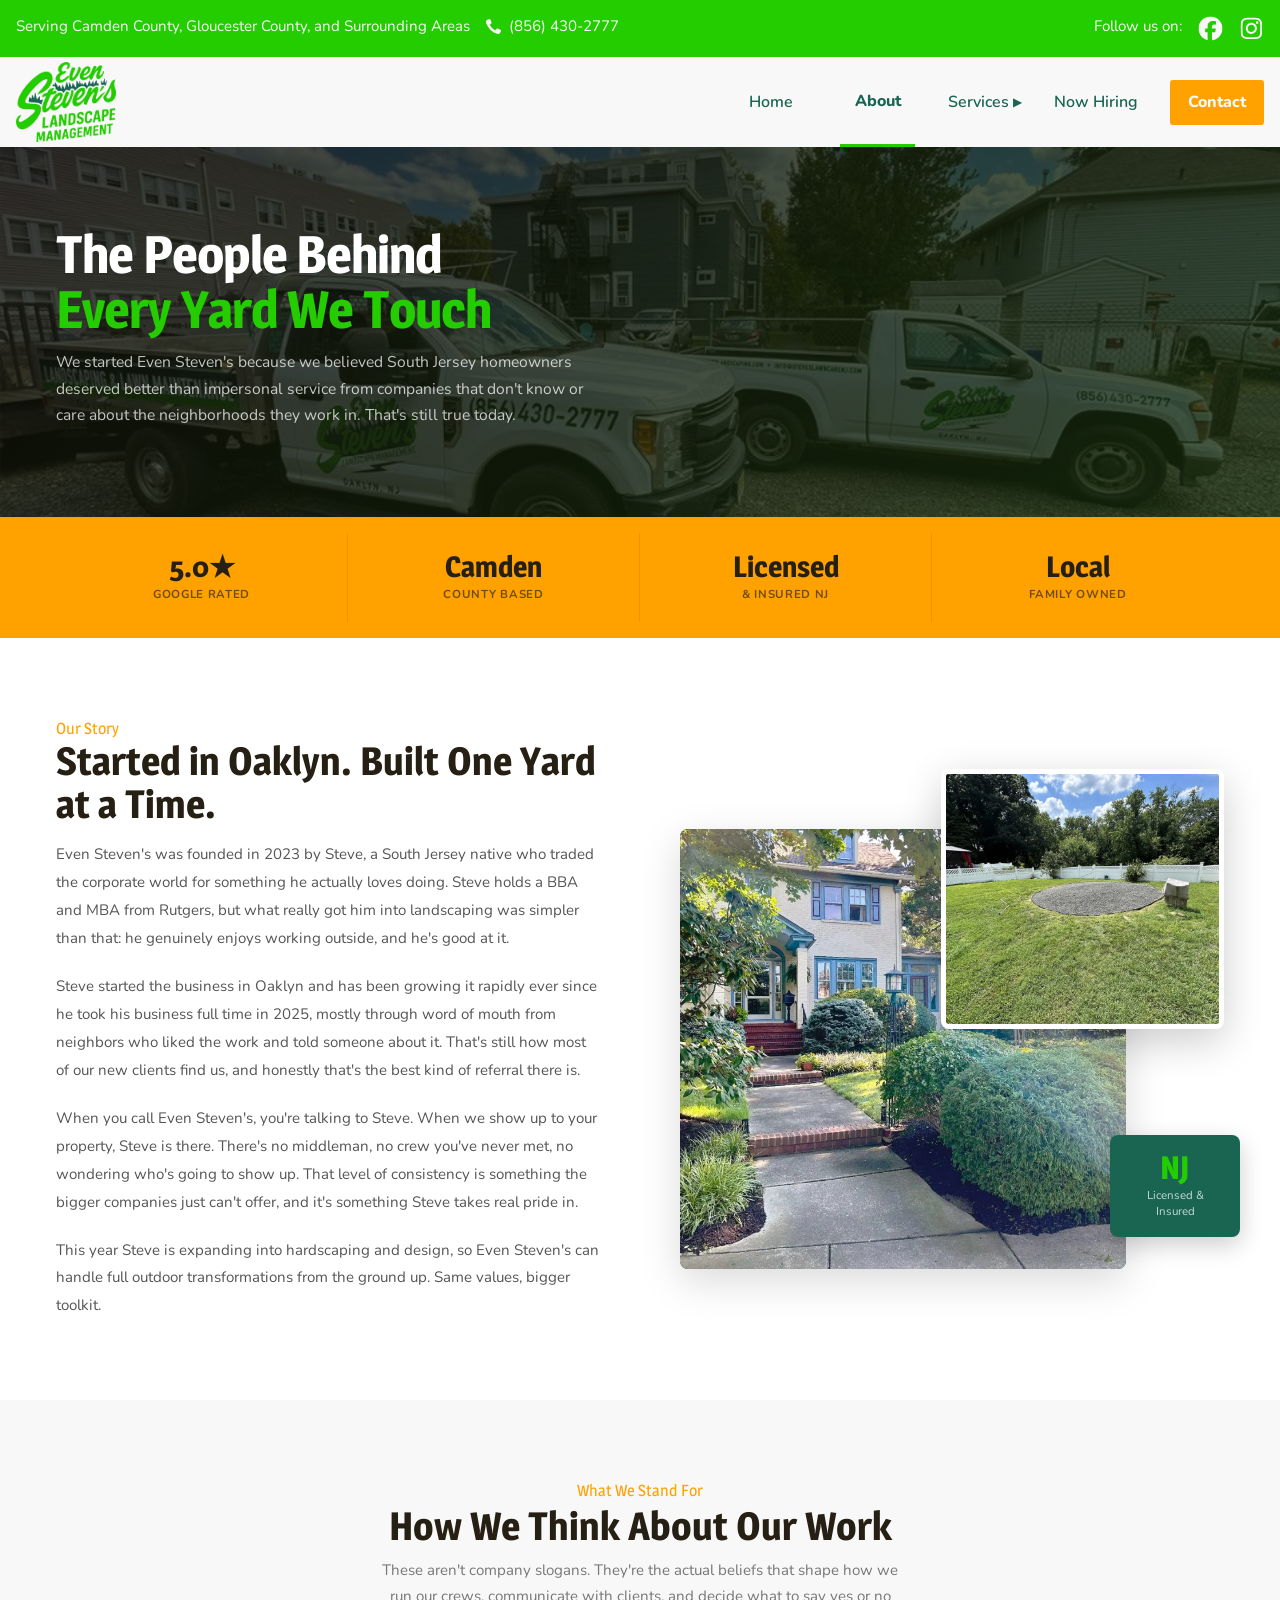
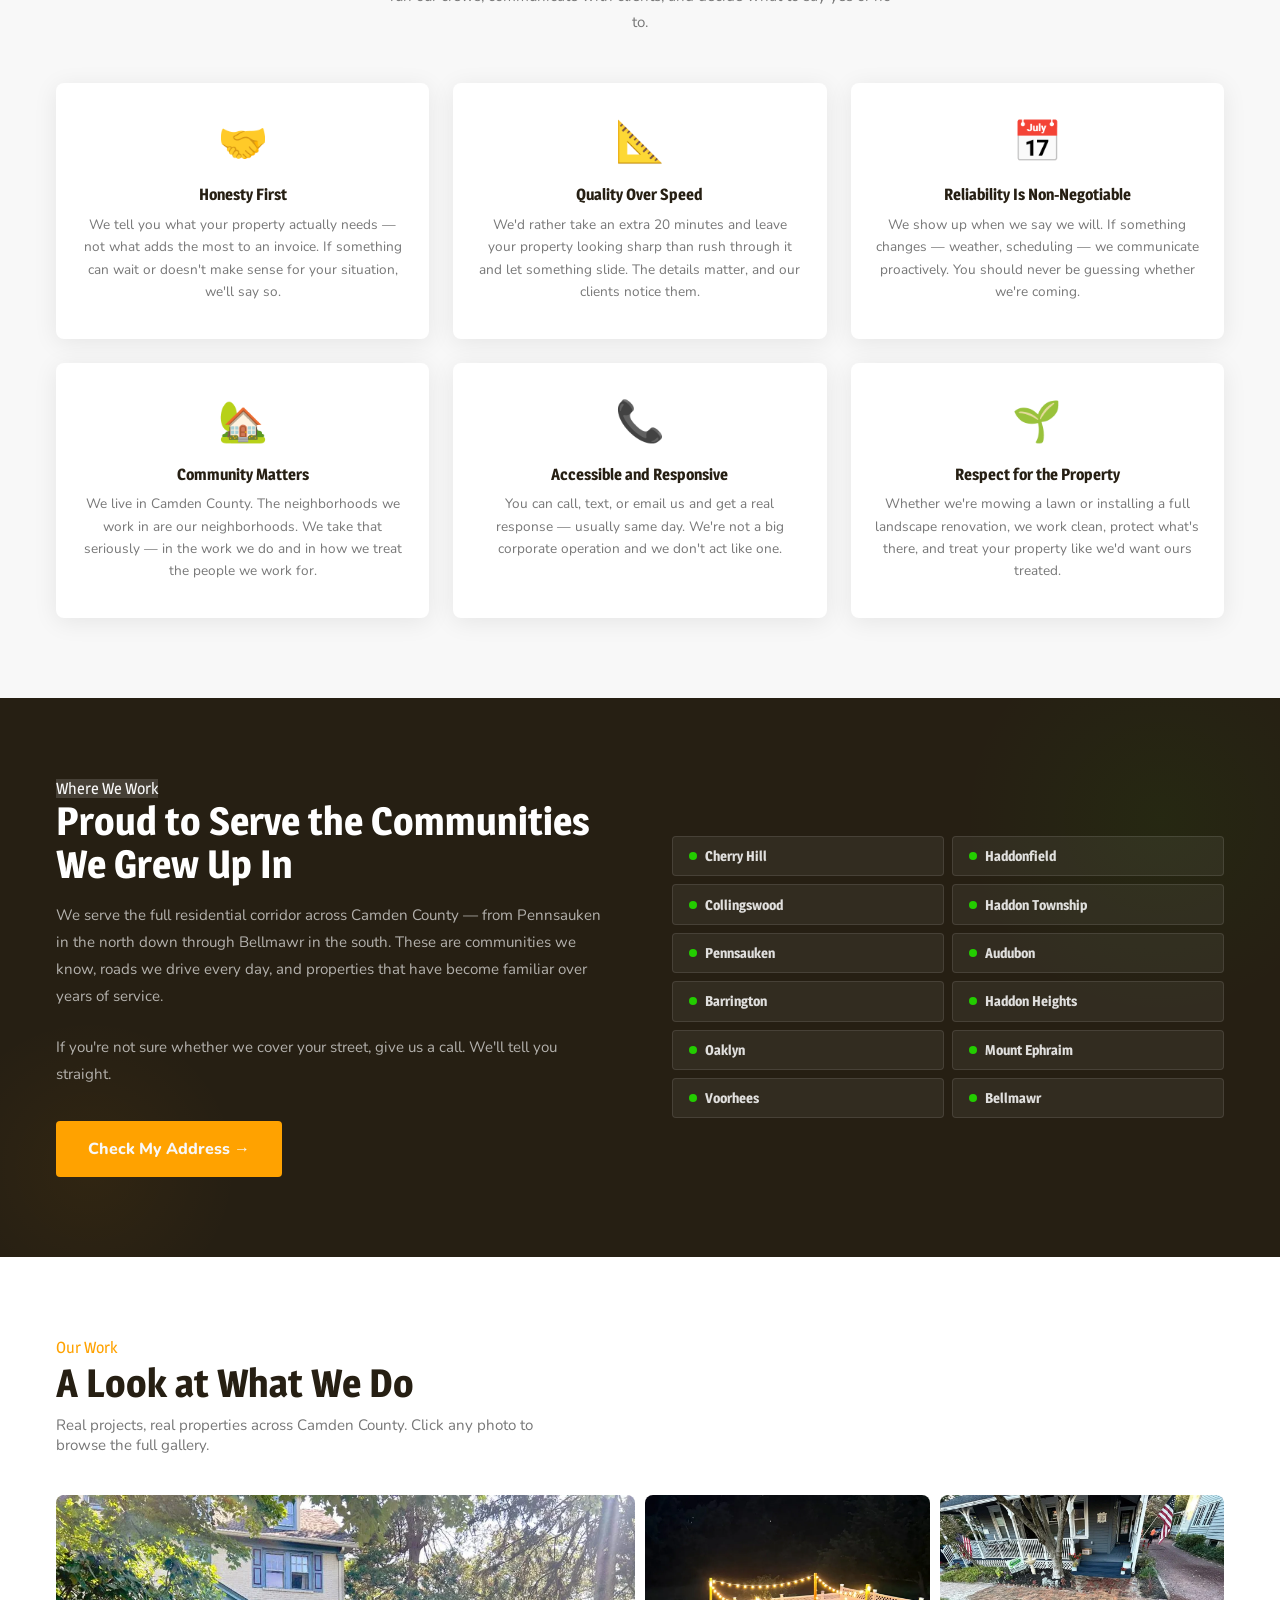
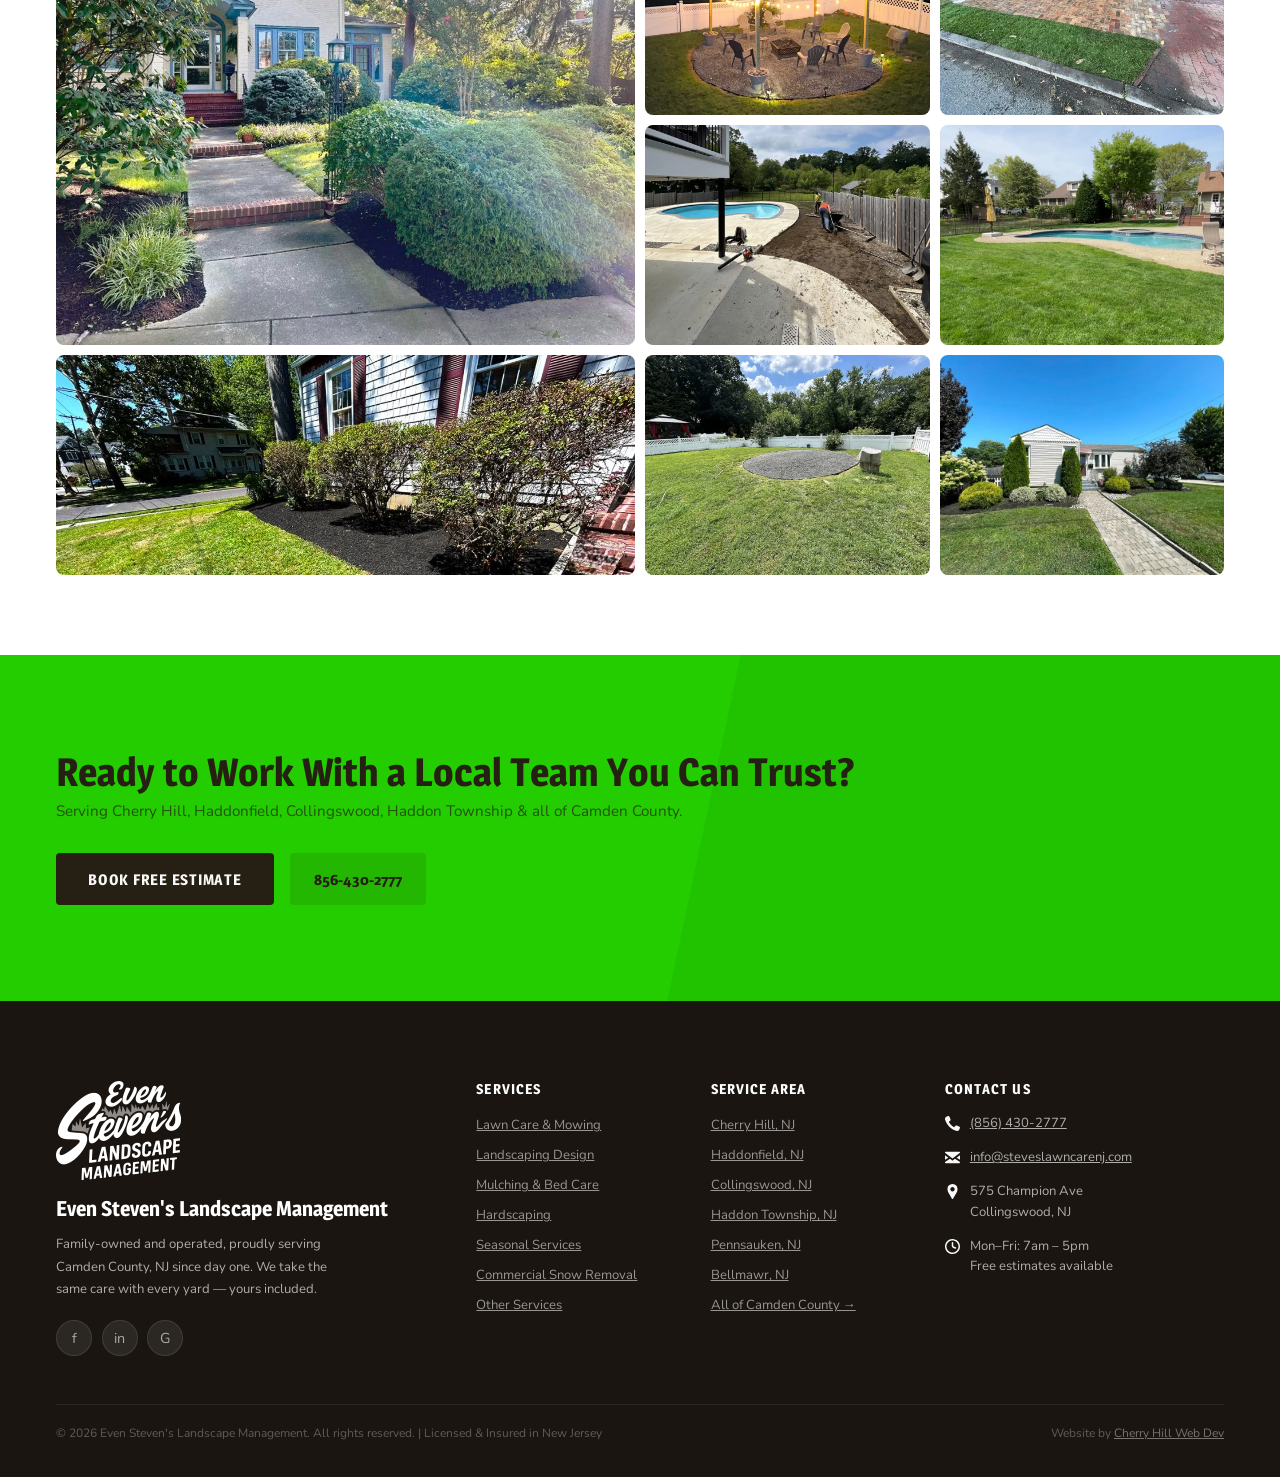
==== commit 8508e75a: "finishing site, optimizing SEO, and committing" ====
--- a/about.html
+++ b/about.html
@@ -9,6 +9,7 @@
   <link rel="preconnect" href="https://fonts.gstatic.com" crossorigin />
   <link rel="stylesheet" href="/css/main.css">
   <link href="https://fonts.googleapis.com/css2?family=Magra:wght@400;700&family=Nunito:wght@300;400;600;700;800&display=swap" rel="stylesheet" />
+  <link rel="icon" type="image/x-icon" href="/img/favicon.webp">
   <style>
     /* ── HERO ── */
     .page-hero { background: var(--text-dg); padding: 4rem 0 4.5rem; position: relative; overflow: hidden; }
@@ -150,8 +151,9 @@
     }
     .lb-close:hover { background: rgba(255,255,255,0.25); }
     .lb-footer {
-      position: absolute; bottom: 0; left: 50%; transform: translateX(-50%);
+      position: absolute; bottom: 10%; left: 50%; transform: translateX(-50%);
       display: flex; align-items: center; gap: 1rem; padding-bottom: 0.5rem;
+      background: rgba(24, 24, 24, 0.5); padding: 1rem; border-radius: 50px; border: 2px solid rgba(255, 255, 255, 0.2);
     }
     .lb-caption { font-family: var(--theme-font); font-size: clamp(0.5rem, 0.4489rem + 0.5634vw, 1.125rem); font-weight: 700; color: rgba(255,255,255,0.8); }
     .lb-counter { font-size: 0.75rem; color: rgba(255,255,255,0.4); }
@@ -171,32 +173,9 @@
     .cta-phone-link { display: inline-flex; align-items: center; gap: 8px; height: 52px; padding: 0 1.5rem; background: rgba(38,31,19,0.12); color: var(--text-dg); font-family: var(--theme-font); font-size: 0.95rem; font-weight: 700; border-radius: var(--radius-sm); transition: background 0.2s; }
     .cta-phone-link:hover { background: rgba(38,31,19,0.2); }
 
-    /* ── FOOTER ── */
-    footer { background: #1a1510; padding: 4rem 0 0; color: rgba(255,255,255,0.65); }
-    .footer-grid { display: grid; grid-template-columns: 2fr 1fr 1fr 1.5fr; gap: 3rem; padding-bottom: 3rem; }
-    .footer-brand .footer-logo-name { font-family: var(--theme-font); font-size: 1.3rem; font-weight: 700; color: #fff; margin-bottom: 0.75rem; }
-    .footer-brand p { font-size: 0.82rem; line-height: 1.7; max-width: 280px; margin-bottom: 1.25rem; }
-    .footer-social { display: flex; gap: 0.6rem; }
-    .soc-btn { width: 36px; height: 36px; border-radius: 50%; background: rgba(255,255,255,0.08); display: grid; place-items: center; font-size: 0.9rem; color: rgba(255,255,255,0.6); transition: background 0.2s, color 0.2s; border: 1px solid rgba(255,255,255,0.1); }
-    .soc-btn:hover { background: var(--theme); color: #000; }
-    .footer-col h4 { font-family: var(--theme-font); font-size: 0.85rem; font-weight: 700; color: #fff; letter-spacing: 0.08em; text-transform: uppercase; margin-bottom: 1rem; }
-    .footer-col ul { list-style: none; display: flex; flex-direction: column; gap: 0.5rem; }
-    .footer-col ul li a { font-size: 0.82rem; color: rgba(255,255,255,0.55); transition: color 0.15s; }
-    .footer-col ul li a:hover { color: var(--theme); }
-    .footer-contact-item { display: flex; align-items: flex-start; gap: 10px; margin-bottom: 0.85rem; }
-    .footer-contact-item .fc-icon { font-size: 0.9rem; color: var(--theme); margin-top: 2px; flex-shrink: 0; }
-    .footer-contact-item .fc-text { font-size: 0.82rem; line-height: 1.55; }
-    .footer-contact-item .fc-text a { color: rgba(255,255,255,0.65); transition: color 0.15s; }
-    .footer-contact-item .fc-text a:hover { color: var(--theme); }
-    .footer-bottom { border-top: 1px solid rgba(255,255,255,0.07); padding: 1.25rem 0; display: flex; align-items: center; justify-content: space-between; flex-wrap: wrap; gap: 1rem; }
-    .footer-bottom p { font-size: 0.75rem; color: rgba(255,255,255,0.3); }
-    .footer-bottom a { color: rgba(255,255,255,0.4); transition: color 0.15s; }
-    .footer-bottom a:hover { color: var(--theme); }
-
     @media (max-width: 1024px) { .gallery-grid { grid-template-columns: repeat(3, 1fr); } .gallery-item:nth-child(1) { grid-column: span 2; } }
     @media (max-width: 960px) { .story-layout { grid-template-columns: 1fr; } .story-img-stack { height: 320px; } .area-layout { grid-template-columns: 1fr; } .values-grid { grid-template-columns: 1fr 1fr; } }
     @media (max-width: 768px) {
-      .header-right { display: none; } .header-phone { display: none; } .hamburger { display: flex; }
       .stats-bar .content-container { grid-template-columns: 1fr 1fr; }
       .stat-item { border-right: none; border-bottom: 1px solid rgba(0,0,0,0.08); }
       .gallery-grid { grid-template-columns: 1fr 1fr; grid-auto-rows: 180px; }
@@ -204,13 +183,12 @@
       .lightbox-inner { gap: 0.5rem; padding: 0.5rem; }
       .lb-btn { width: 40px; height: 40px; font-size: 1.1rem; }
       .cta-banner .content-container { flex-direction: column; align-items: flex-start; }
-      .footer-grid { grid-template-columns: 1fr 1fr; }
-      .header-top { flex-direction: column; gap: 0.2rem; }
     }
     @media (max-width: 480px) {
       .values-grid { grid-template-columns: 1fr; }
       .footer-grid { grid-template-columns: 1fr; }
       .area-towns { grid-template-columns: 1fr; }
+      .lb-footer { padding: 0.5rem; }
     }
   </style>
 </head>
@@ -220,17 +198,17 @@
         <header>
             <div class="header-top flex between">
                 <div class="flex gap-1rm">
-                    <p class="white-font">Serving Camden County, Burlington County, and Surrounding Areas</p>    
+                    <p class="white-font">Serving Camden County, Gloucester County, and Surrounding Areas</p>    
                     <a href="tel:856-430-2777" style="text-decoration: none;"><p class="white-font header-top-phn-holder"><span class='img-wrapper header-top-phn'><img class="header-top-phn" src="/img/icons/phone.svg"></span>(856) 430-2777 </p></a>
                 </div>
                 
                 <div class="socials-holder flex center-justify gap-1rm">
                     <p class="white-font">Follow us on:</p>
                     <div class="img-wrapper header-soc-icon">
-                        <a><img src="/img/icons/facebook.svg"></a>
+                        <a target="_blank" href="https://www.facebook.com/profile.php?id=100090442382123"><img src="/img/icons/facebook.svg"></a>
                     </div>
                     <div class="img-wrapper header-soc-icon">
-                        <a><img src="/img/icons/instagram.svg"></a>
+                        <a target="_blank" href="https://www.instagram.com/evenstevenslandscapemgmt/"><img src="/img/icons/instagram.svg"></a>
                     </div>
                 </div>
             </div>
@@ -252,6 +230,7 @@
                                 <li><a href="/services/south-jersey-mulching.html">Mulching & Bed Care</a></li>
                                 <li><a href="/services/south-jersey-hardscaping.html">Hardscaping</a></li>
                                 <li><a href="/services/south-jersey-seasonal.html">Seasonal Services</a></li>
+                                <li><a href="/services/south-jersey-commercial-snow-removal.html">Commercial Snow Removal</a></li>
                                 <li><a href="/services/south-jersey-other-landscaping-services.html">Other Services</a></li>
                             </ul>
                         </div>
@@ -291,6 +270,9 @@
                                                     <a href="/services/south-jersey-seasonal.html"  class="dropdown-link">Seasonal Services</a>
                                                 </li>
                                                 <li>
+                                                    <a href="/services/south-jersey-commercial-snow-removal.html"  class="dropdown-link">Commercial Snow Removal</a>
+                                                </li>
+                                                <li>
                                                     <a href="/services/south-jersey-other-landscaping-services.html"  class="dropdown-link">Other Services</a>
                                                 </li>
                                             </ul>
@@ -340,7 +322,7 @@
                 <h2>Started in Oaklyn. Built One Yard at a Time.</h2>
                 <div class="leaf-divider"></div>
                 <p>Even Steven's was founded in 2023 by Steve, a South Jersey native who traded the corporate world for something he actually loves doing. Steve holds a BBA and MBA from Rutgers, but what really got him into landscaping was simpler than that: he genuinely enjoys working outside, and he's good at it.</p>
-                <p>Steve started the business in Oaklyn and has been growing it steadily ever since, mostly through word of mouth from neighbors who liked the work and told someone about it. That's still how most of our new clients find us, and honestly that's the best kind of referral there is.</p>
+                <p>Steve started the business in Oaklyn and has been growing it rapidly ever since he took his business full time in 2025, mostly through word of mouth from neighbors who liked the work and told someone about it. That's still how most of our new clients find us, and honestly that's the best kind of referral there is.</p>
                 <p>When you call Even Steven's, you're talking to Steve. When we show up to your property, Steve is there. There's no middleman, no crew you've never met, no wondering who's going to show up. That level of consistency is something the bigger companies just can't offer, and it's something Steve takes real pride in.</p>
                 <p>This year Steve is expanding into hardscaping and design, so Even Steven's can handle full outdoor transformations from the ground up. Same values, bigger toolkit.</p>
             </div>
@@ -431,7 +413,7 @@
           <div class="area-town"><span class="at-dot"></span> Haddon Heights</div>
           <div class="area-town"><span class="at-dot"></span> Oaklyn</div>
           <div class="area-town"><span class="at-dot"></span> Mount Ephraim</div>
-          <div class="area-town"><span class="at-dot"></span> Lawnside</div>
+          <div class="area-town"><span class="at-dot"></span> Voorhees</div>
           <div class="area-town"><span class="at-dot"></span> Bellmawr</div>
         </div>
       </div>
@@ -480,12 +462,12 @@
           </div>
         </div>
 
-        <div class="gallery-item" data-index="3" data-caption="Lawn edging and aeration — Cherry Hill, NJ" role="button" tabindex="0" aria-label="Open gallery image 4">
+        <div class="gallery-item" data-index="3" data-caption="Rock Installation — Cherry Hill, NJ" role="button" tabindex="0" aria-label="Open gallery image 4">
           <div class="gallery-ph">
             <img src="/img/gallery/cherry-hill-landscaping-2.webp">
           </div>
           <div class="gallery-overlay">
-            <span class="gallery-caption">Lawn edging and aeration — Cherry Hill, NJ</span>
+            <span class="gallery-caption">Rock Installation — Cherry Hill, NJ</span>
             <span class="gallery-zoom">🔍</span>
           </div>
         </div>
@@ -579,9 +561,9 @@
                 <div class="footer-logo-name">Even Steven's Landscape Management</div>
                 <p>Family-owned and operated, proudly serving Camden County, NJ since day one. We take the same care with every yard — yours included.</p>
                 <div class="footer-social">
-                    <a href="#" class="soc-btn"  style="text-decoration: none;" aria-label="Facebook">f</a>
-                    <a href="#" class="soc-btn" style="text-decoration: none;" aria-label="Instagram">in</a>
-                    <a href="#" class="soc-btn" style="text-decoration: none;" aria-label="Google">G</a>
+                    <a target="_blank" href="https://www.facebook.com/profile.php?id=100090442382123" class="soc-btn"  style="text-decoration: none;" aria-label="Facebook">f</a>
+                    <a target="_blank" href="https://www.instagram.com/evenstevenslandscapemgmt/" class="soc-btn" style="text-decoration: none;" aria-label="Instagram">in</a>
+                    <a target="_blank" href="https://share.google/vdDoGLUcUjtM50Yem" class="soc-btn" style="text-decoration: none;" aria-label="Google">G</a>
                 </div>
             </div>
 
@@ -589,12 +571,13 @@
             <div class="footer-col">
             <h4>Services</h4>
             <ul>
-                <li><a href="#">Lawn Care &amp; Mowing</a></li>
-                <li><a href="#">Landscaping Design</a></li>
-                <li><a href="#">Mulching &amp; Bed Care</a></li>
-                <li><a href="#">Hardscaping</a></li>
-                <li><a href="#">Seasonal Services</a></li>
-                <li><a href="#">Other Services</a></li>
+                <li><a href="/services/south-jersey-lawncare-mowing.html">Lawn Care &amp; Mowing</a></li>
+                <li><a href="/services/south-jersey-landscaping.html">Landscaping Design</a></li>
+                <li><a href="/services/south-jersey-mulching.html">Mulching &amp; Bed Care</a></li>
+                <li><a href="/services/south-jersey-hardscaping.html">Hardscaping</a></li>
+                <li><a href="/services/south-jersey-seasonal.html">Seasonal Services</a></li>
+                <li><a href="/services/south-jersey-commercial-snow-removal.html">Commercial Snow Removal</a></li>
+                <li><a href="/services/south-jersey-other-landscaping-services.html">Other Services</a></li>
             </ul>
             </div>
 
@@ -621,15 +604,15 @@
             </div>
             <div class="footer-contact-item">
                 <span class="img-wrapper" style="margin-top: 3px;"><img src="/img/icons/email.svg" style="max-width: 15px;"></span>
-                <div class="fc-text"><a href="mailto:info@evenstevenslandscape.com">info@evenstevenslandscape.com</a></div>
+                <div class="fc-text"><a href="mailto:info@steveslawncarenj.com">info@steveslawncarenj.com</a></div>
             </div>
             <div class="footer-contact-item">
                 <span class="img-wrapper" style="margin-top: 3px;"><img src="/img/icons/map.svg" style="max-width: 15px;"></span>
-                <div class="fc-text">Serving Pennsauken to Bellmawr<br/>Camden County, NJ</div>
+                <div class="fc-text">575 Champion Ave<br/>Collingswood, NJ</div>
             </div>
             <div class="footer-contact-item">
                 <span class="img-wrapper" style="margin-top: 3px;"><img src="/img/icons/clock.svg" style="max-width: 15px;"></span>
-                <div class="fc-text">Mon–Sun: 7am – 7pm<br/>Free estimates available</div>
+                <div class="fc-text">Mon–Fri: 7am – 5pm<br/>Free estimates available</div>
             </div>
             </div>
 
@@ -660,7 +643,7 @@
       { src: '/img/gallery/haddon-township-landscaping-1.webp', caption: 'Landscaping — Haddon Township, NJ' },
       { src: '/img/gallery/cherry-hill-landscaping-1.webp',     caption: 'Hardscaping — Cherry Hill, NJ' },
       { src: '/img/gallery/haddonfield-landscaping-1.webp',     caption: 'Pathway Installation — Haddonfield, NJ' },
-      { src: '/img/gallery/cherry-hill-landscaping-2.webp',     caption: 'Lawn edging and aeration — Cherry Hill, NJ' },
+      { src: '/img/gallery/cherry-hill-landscaping-2.webp',     caption: 'Rock Installation — Cherry Hill, NJ' },
       { src: '/img/gallery/cherry-hill-landscaping-3.webp',     caption: 'Grass Mowing — Cherry Hill, NJ' },
       { src: '/img/gallery/collingswood-landscaping-1.webp',    caption: 'Grass Mowing &amp; Mulching — Collingswood, NJ' },
       { src: '/img/gallery/haddon-township-landscaping-2.webp', caption: 'Landscaping — Haddon Township, NJ' },
--- a/css/main.css
+++ b/css/main.css
@@ -1368,7 +1368,7 @@
       line-height: 1.05; letter-spacing: -0.02em;
       margin-bottom: 0.75rem;
     }
-    .service-hero-content h1 em { font-style: normal; color: var(--theme); }
+    .service-hero-content h1 em { font-style: normal; color: var(--theme); font-family: var(--theme-font) }
     .service-hero-tagline {
       font-size: clamp(0.9rem, 0.85rem + 0.16vw, 1.1rem);
       color: rgba(255,255,255,0.8); line-height: 1.65; max-width: 540px;
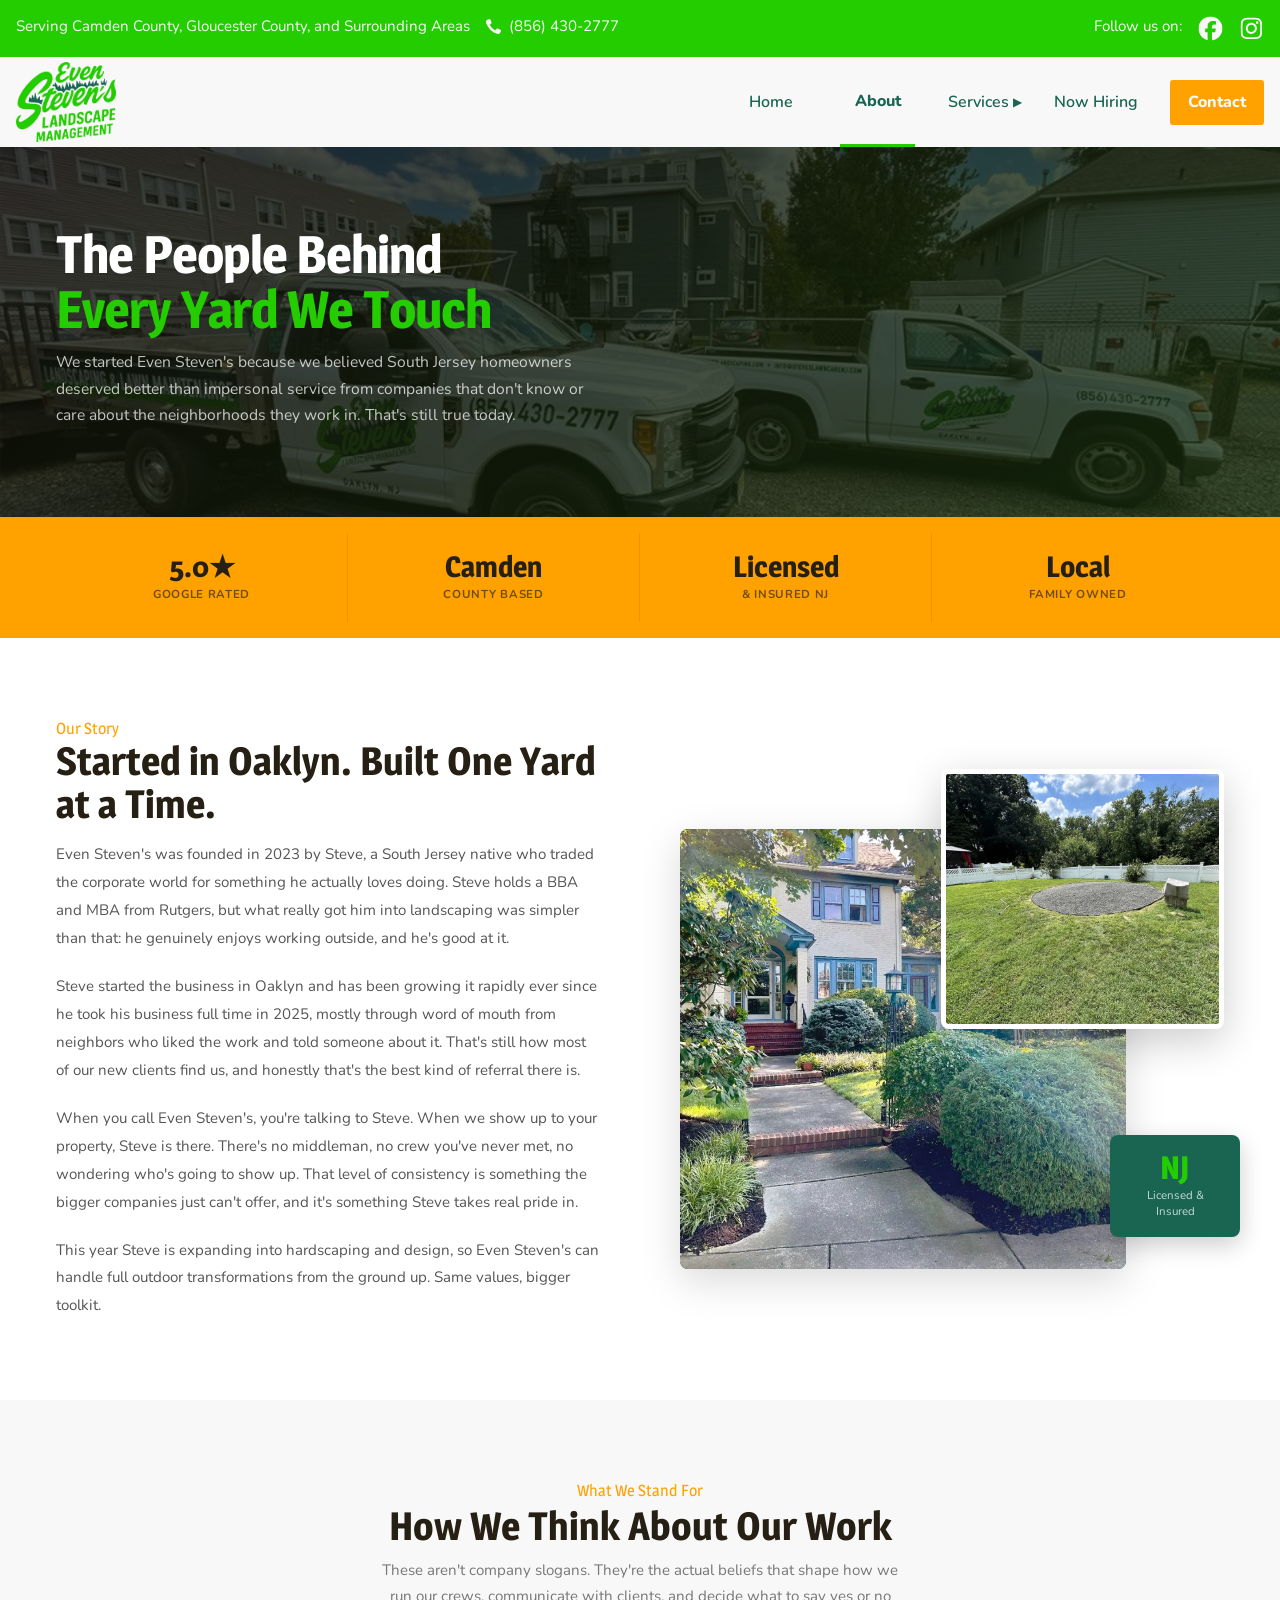
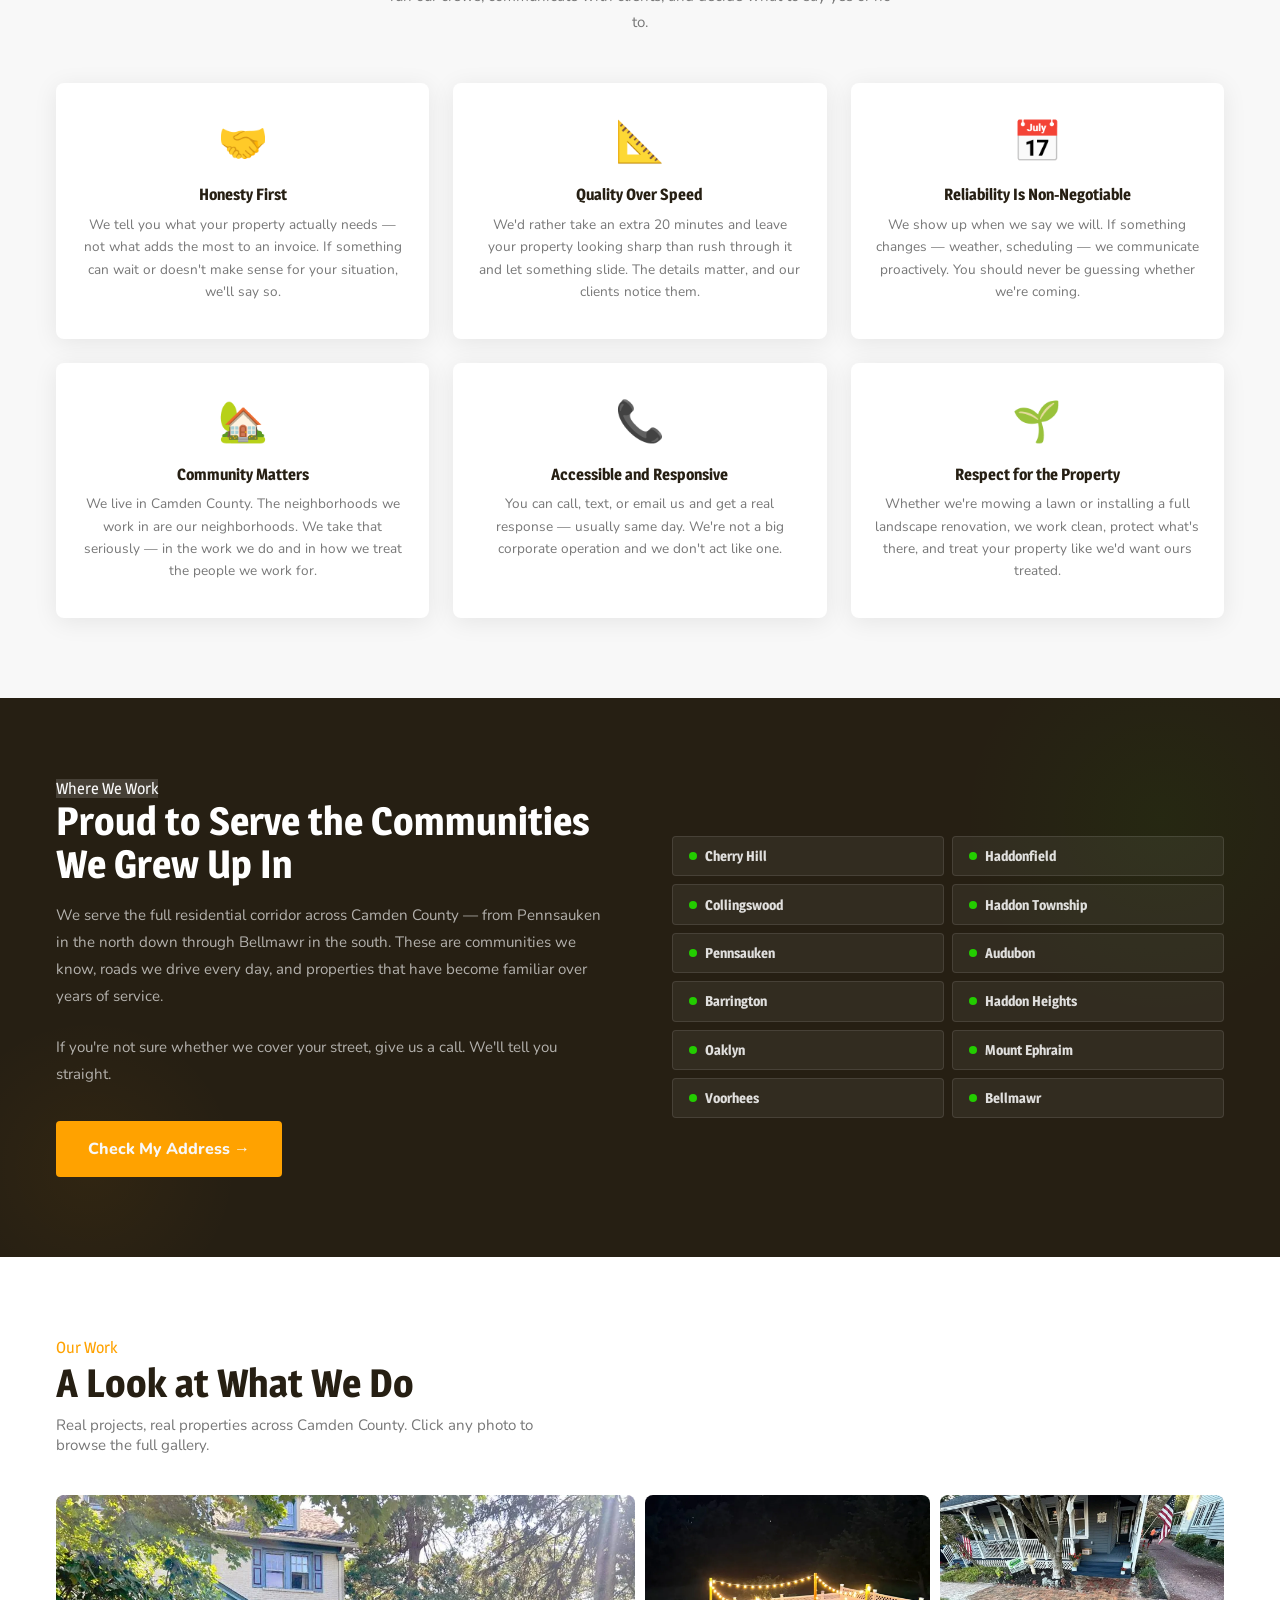
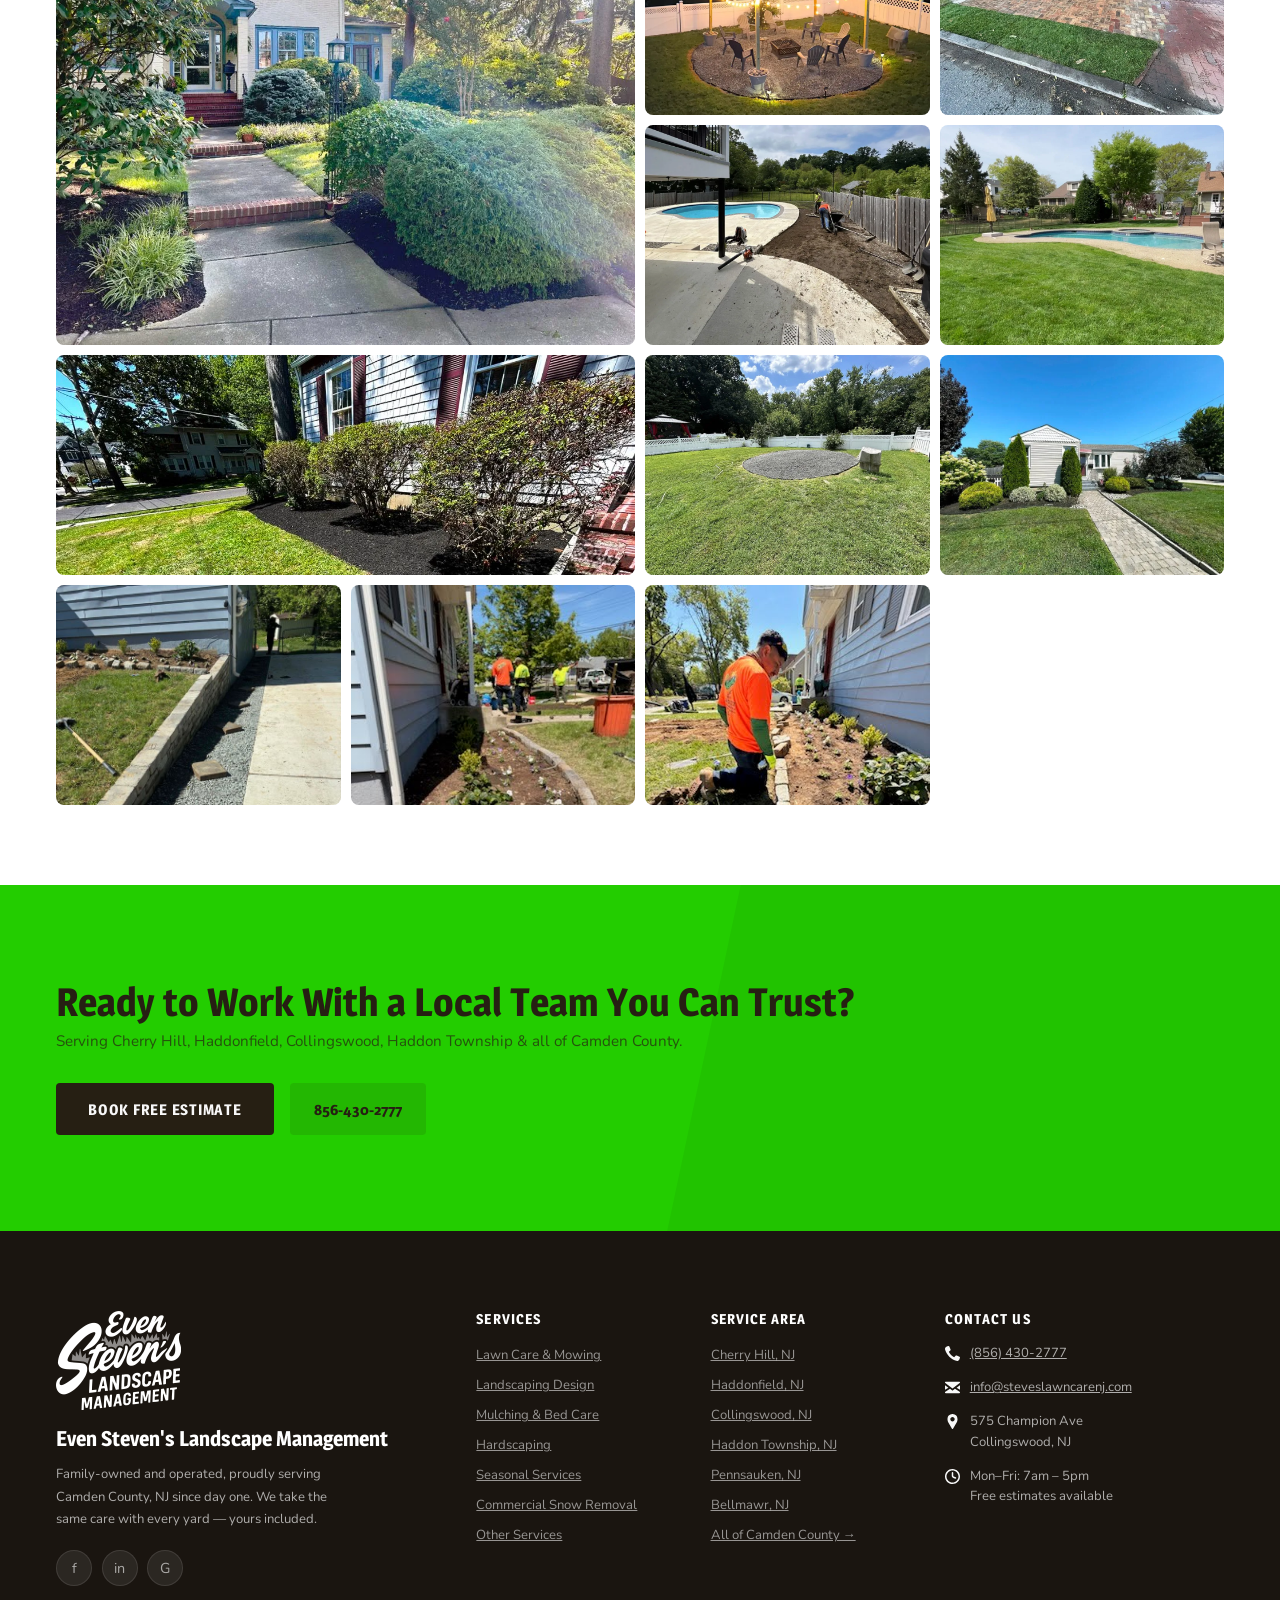
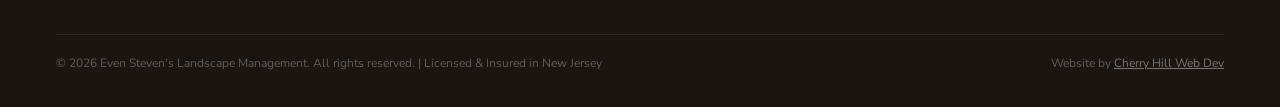
==== commit abc1ea0a: "adding photos, CTA buttons, and editing copy" ====
--- a/about.html
+++ b/about.html
@@ -512,6 +512,36 @@
           </div>
         </div>
 
+        <div class="gallery-item" data-index="8" data-caption="Hardscaping — Oaklyn, NJ" role="button" tabindex="0" aria-label="Open gallery image 9">
+          <div class="gallery-ph">
+            <img src="/img/gallery/oaklyn-hardscaping-1.jpg">
+          </div>
+          <div class="gallery-overlay">
+            <span class="gallery-caption">Hardscaping — Oaklyn, NJ</span>
+            <span class="gallery-zoom">🔍</span>
+          </div>
+        </div>
+
+        <div class="gallery-item" data-index="9" data-caption="Bed Design and Mulching — Oaklyn, NJ" role="button" tabindex="0" aria-label="Open gallery image 10">
+          <div class="gallery-ph">
+            <img src="/img/gallery/oaklyn-bed-and-mulch-1.jpg">
+          </div>
+          <div class="gallery-overlay">
+            <span class="gallery-caption">Bed Design and Mulching — Oaklyn, NJ</span>
+            <span class="gallery-zoom">🔍</span>
+          </div>
+        </div>
+
+        <div class="gallery-item" data-index="10" data-caption="Bed Design and Mulching — Oaklyn, NJ" role="button" tabindex="0" aria-label="Open gallery image 10">
+          <div class="gallery-ph">
+            <img src="/img/gallery/oaklyn-bed-and-mulch-2.jpg">
+          </div>
+          <div class="gallery-overlay">
+            <span class="gallery-caption">Bed Design and Mulching — Oaklyn, NJ</span>
+            <span class="gallery-zoom">🔍</span>
+          </div>
+        </div>
+
       </div>
     </div>
   </section>
@@ -648,6 +678,9 @@
       { src: '/img/gallery/collingswood-landscaping-1.webp',    caption: 'Grass Mowing &amp; Mulching — Collingswood, NJ' },
       { src: '/img/gallery/haddon-township-landscaping-2.webp', caption: 'Landscaping — Haddon Township, NJ' },
       { src: '/img/gallery/cherry-hill-landscaping-4.webp',     caption: 'Seasonal Lawn Care — Cherry Hill, NJ' },
+      { src: '/img/gallery/oaklyn-hardscaping-1.jpg',           caption: 'Hardscaping — Oaklyn, NJ' },
+      { src: '/img/gallery/oaklyn-bed-and-mulch-1.jpg',             caption: 'Bed Design and Mulching — Oaklyn, NJ' },
+      { src: '/img/gallery/oaklyn-bed-and-mulch-2.jpg',             caption: 'Bed Design and Mulching — Oaklyn, NJ' },
     ];
 
     let current = 0;
--- a/css/main.css
+++ b/css/main.css
@@ -306,6 +306,19 @@
 
     &:hover {
         color: var(--theme)
+    }
+}
+
+.header-contact.ghost {
+    color: var(--cta);
+    background-color: var(--off-white);
+
+    &:hover {
+        color: var(--off-white)
+    }
+
+    &::before {
+        background-color: var(--cta);
     }
 }
 
